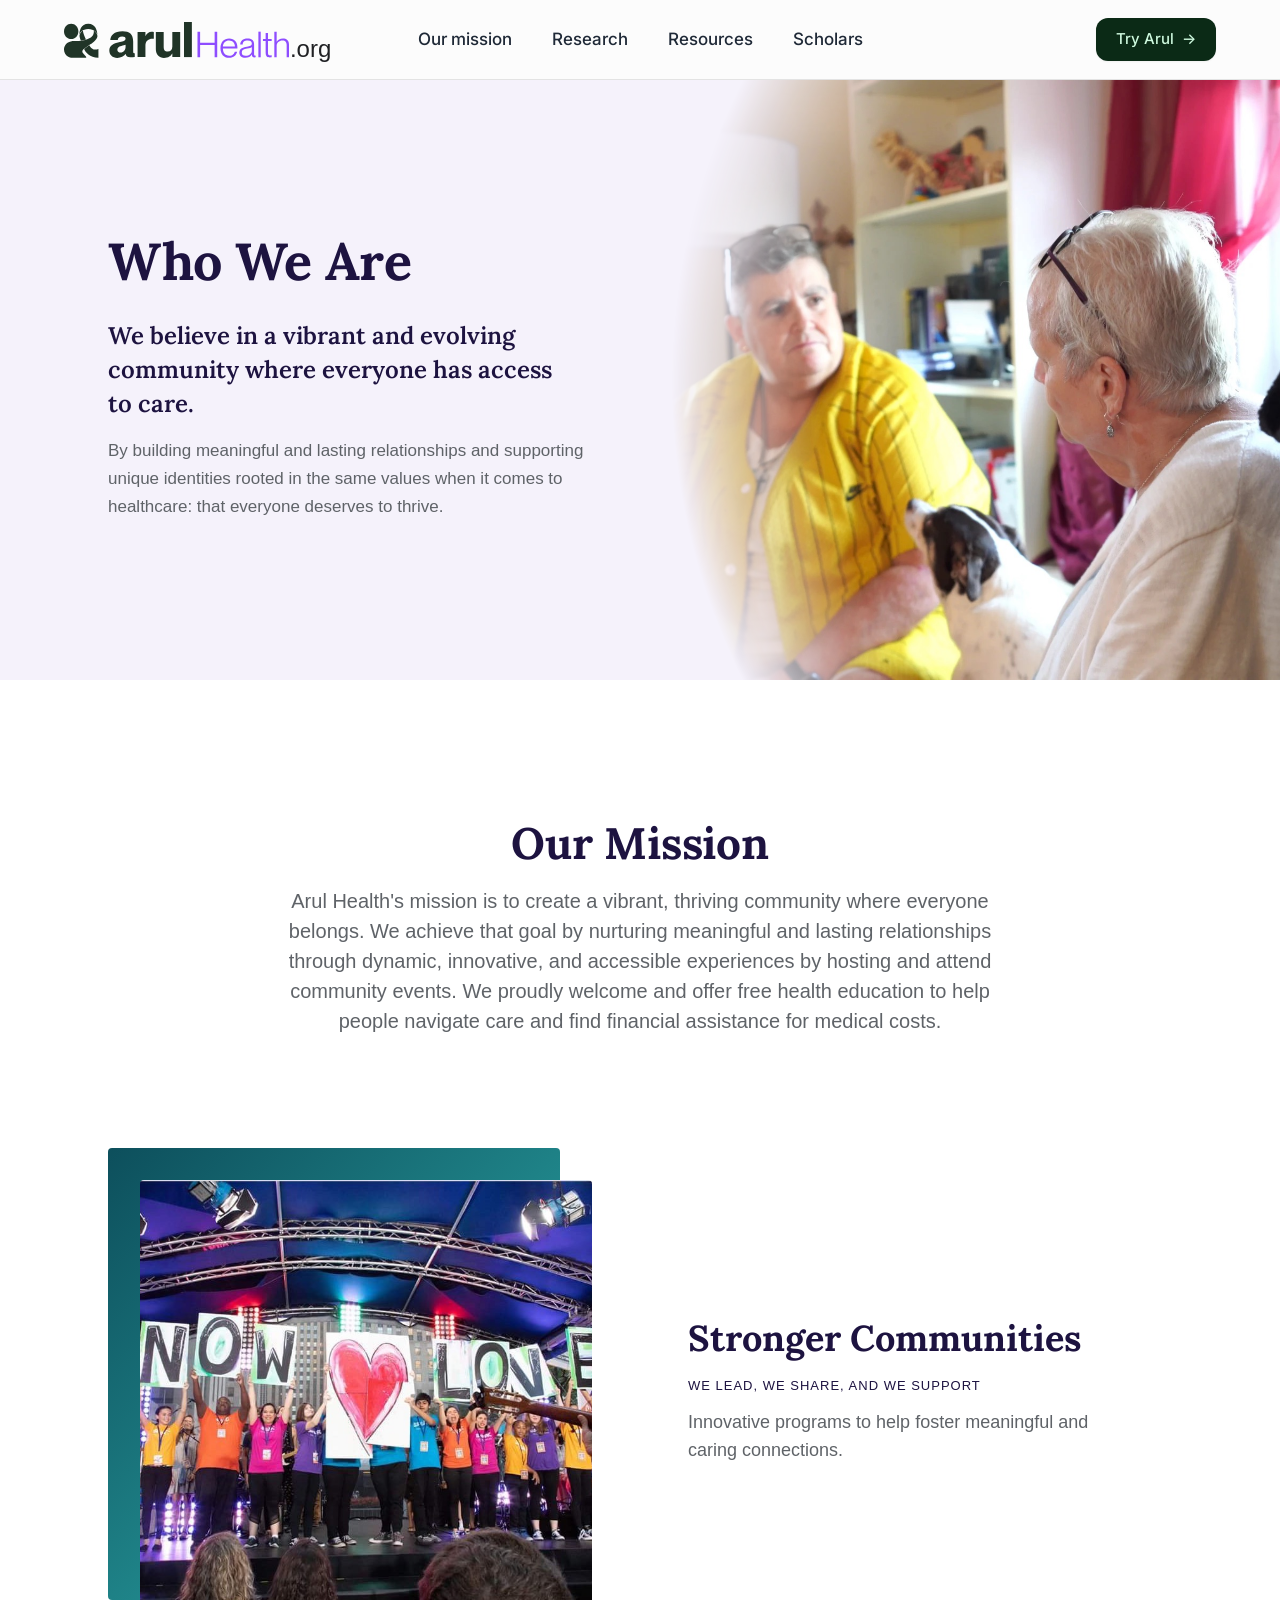
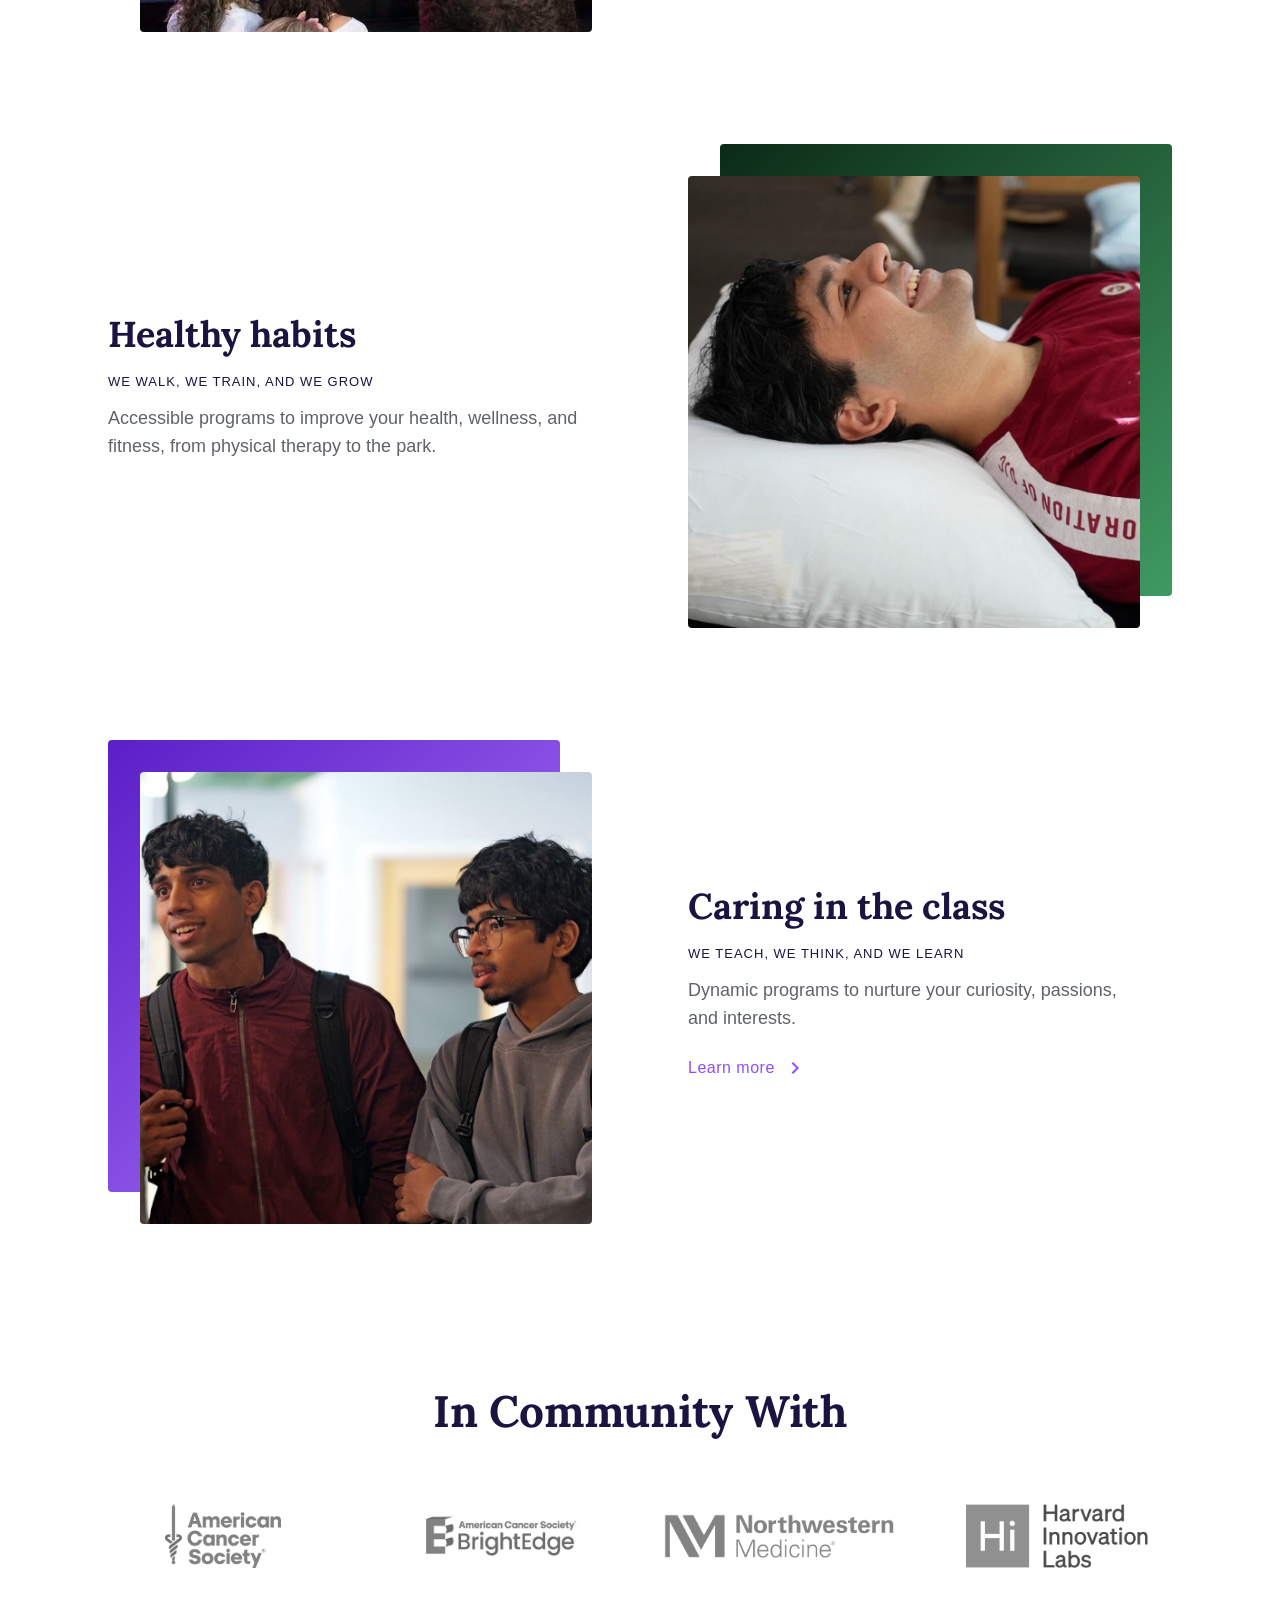
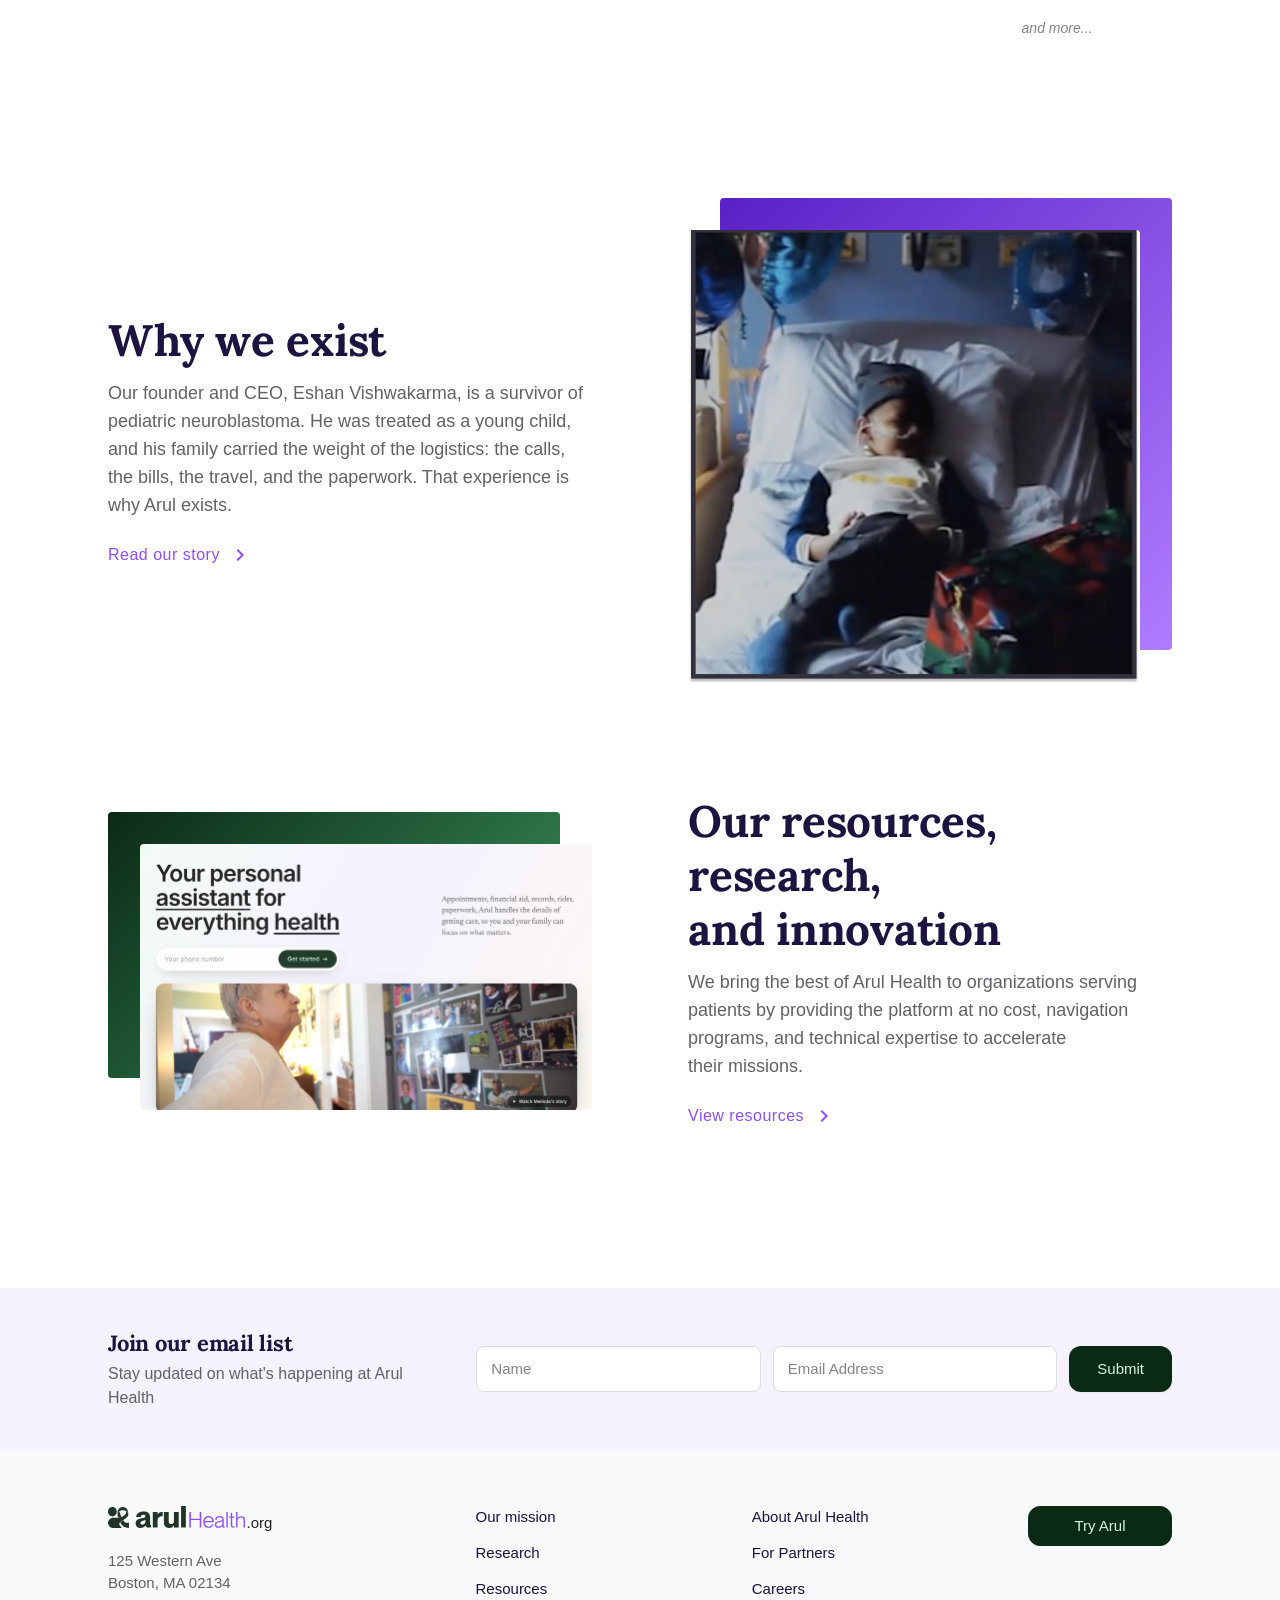
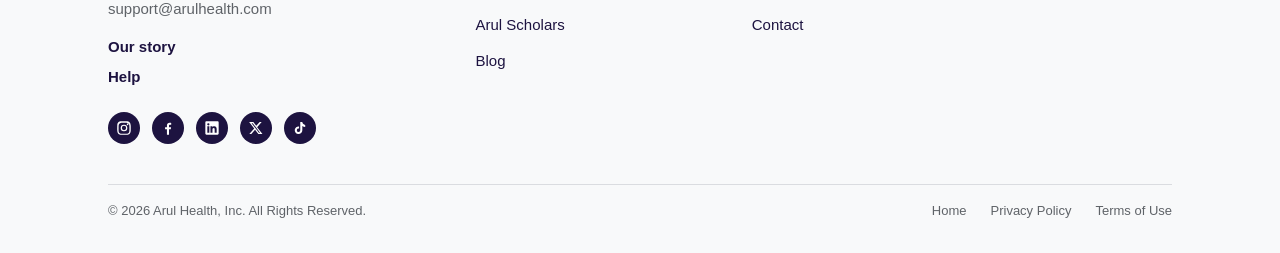
==== index.html @ 743d100c "Add Research tab: mosaic index and Paper 001 (The hidden work of being sick) - research/index.html: " ====
<!doctype html>
<html lang="en">
<head>
  <meta charset="utf-8">
  <meta name="viewport" content="width=device-width, initial-scale=1, viewport-fit=cover">
  <title>Arul Health.org: Arul Health's social impact</title>
  <meta name="description" content="Arul Health.org applies Arul Health's innovation, research, and resources to promote healthy habits and expand access to care for everyone, everywhere.">
  <meta property="og:title" content="Arul Health.org — Unlocking healthcare for everyone, everywhere">
  <meta property="og:description" content="Applying Arul Health's innovation, research, and resources to promote healthy habits and expand access for everyone.">
  <meta property="og:type" content="website">
  <meta property="og:url" content="https://arulhealth.org/">
  <meta name="theme-color" content="#ffffff">
  <link rel="icon" type="image/png" href="assets/favicon.png">
  <link rel="preconnect" href="https://fonts.googleapis.com">
  <link rel="preconnect" href="https://fonts.gstatic.com" crossorigin>
  <link rel="stylesheet" href="https://fonts.googleapis.com/css2?family=Google+Sans:wght@400;500&family=Google+Sans+Text:wght@400;500&family=Inter:wght@500&family=Lora:wght@600;700&display=swap">
  <link rel="stylesheet" href="styles.css?v=__ASSET_VERSION__">
</head>
<body>
  <a class="skip" href="#main">Jump to content</a>

  <!-- Header: same bar as arulhealth.com (80px, 64px side padding, 36px logo,
       Inter 17/500 links, "Try Arul →" button), with this site's menu items. -->
  <header class="site-header" data-header>
    <div class="header-inner">
      <a class="brand" href="/" aria-label="Arul Health.org home">
        <img src="assets/arul-logo.svg" alt="Arul Health" width="1281" height="205">
        <span class="brand-suffix">.org</span>
      </a>
      <nav class="site-nav" aria-label="Main navigation">
        <a href="#focus">Our mission</a>
        <a href="/research">Research</a>
        <a href="#resources">Resources</a>
        <a href="/scholars" target="_blank" rel="noopener">Scholars</a>
      </nav>
      <div class="header-actions">
        <a class="btn-try" href="https://arulhealth.com/get-started" target="_blank" rel="noopener"><span>Try Arul</span><span class="visually-hidden"> (opens in a new tab)</span><span class="btn-arrow" aria-hidden="true">→</span></a>
        <button class="menu-toggle" type="button" aria-expanded="false" aria-controls="mobile-nav" aria-label="Open menu">
          <span></span><span></span><span></span>
        </button>
      </div>
    </div>
    <nav class="mobile-nav" id="mobile-nav" aria-label="Main navigation (mobile)" hidden>
      <a href="#focus">Our mission</a>
      <a href="/research">Research</a>
      <a href="#resources">Resources</a>
      <a href="/scholars" target="_blank" rel="noopener">Scholars</a>
    </nav>
  </header>

  <main id="main">

    <!-- Hero: copy on the left, a photo on the right that fades into the
         tinted background (after bostonjcc.org/who-we-are). -->
    <section class="hero">
      <div class="hero-inner">
        <div class="hero-copy">
          <h1>Who We Are</h1>
          <p class="hero-lede">We believe in a vibrant and evolving community where everyone has access to care.</p>
          <p class="hero-body">By building meaningful and lasting relationships and supporting unique identities rooted in the same values when it comes to healthcare: that everyone deserves to thrive.</p>
        </div>
      </div>
      <div class="hero-media">
        <img src="assets/photos/home-visit.jpg" alt="A navigator sits with a patient and her small dog in the patient's living room" width="2000" height="1125">
      </div>
    </section>

    <!-- Our focus: alternating photo / copy rows, each photo on an offset color block -->
    <section class="focus" id="focus">
      <div class="wrap">
        <div class="section-head">
          <h2>Our Mission</h2>
          <p class="lede">Arul Health's mission is to create a vibrant, thriving community where everyone belongs. We achieve that goal by nurturing meaningful and lasting relationships through dynamic, innovative, and accessible experiences by hosting and attend community events. We proudly welcome and offer free health education to help people navigate care and find financial assistance for medical costs.</p>
        </div>

        <div class="feature-row">
          <div class="framed frame-teal">
            <img src="assets/photos/focus-stage.jpg" alt="" width="713" height="713" loading="lazy">
          </div>
          <div class="feature-copy">
            <h3>Stronger Communities</h3>
            <p class="tagline">We lead, we share, and we support</p>
            <p>Innovative programs to help foster meaningful and caring connections.</p>
          </div>
        </div>

        <div class="feature-row is-flipped">
          <div class="framed frame-green">
            <img src="assets/photos/focus-habits-pt.jpg" alt="" width="1000" height="1000" loading="lazy">
          </div>
          <div class="feature-copy">
            <h3>Healthy habits</h3>
            <p class="tagline">We walk, we train, and we grow</p>
            <p>Accessible programs to improve your health, wellness, and fitness, from physical therapy to the park.</p>
          </div>
        </div>

        <div class="feature-row">
          <a class="framed frame-violet" href="/scholars" target="_blank" rel="noopener" tabindex="-1" aria-hidden="true">
            <img src="assets/photos/focus-class.jpg" alt="" width="1000" height="1000" loading="lazy">
          </a>
          <div class="feature-copy">
            <h3>Caring in the class</h3>
            <p class="tagline">We teach, we think, and we learn</p>
            <p>Dynamic programs to nurture your curiosity, passions, and interests.</p>
            <a class="text-link" href="/scholars" target="_blank" rel="noopener">Learn more<span class="visually-hidden"> about Arul Scholars (opens in a new tab)</span><svg viewBox="0 0 24 24" aria-hidden="true"><path d="M10 6 8.59 7.41 13.17 12l-4.58 4.59L10 18l6-6z"/></svg></a>
          </div>
        </div>
      </div>
    </section>

    <!-- In Community With: partner logos -->
    <section class="values">
      <div class="wrap">
        <h2>In Community With</h2>
        <ul class="logo-row" aria-label="Partner organizations">
          <li><img src="assets/logos/american-cancer-society.png" alt="American Cancer Society" width="601" height="332" loading="lazy"></li>
          <li class="is-larger"><img src="assets/logos/acs-brightedge.png" alt="American Cancer Society BrightEdge" width="765" height="401" loading="lazy"></li>
          <li class="is-larger"><img src="assets/logos/northwestern-medicine.png" alt="Northwestern Medicine" width="1280" height="247" loading="lazy"></li>
          <li><img src="assets/logos/harvard-innovation-labs.png" alt="Harvard Innovation Labs" width="1920" height="678" loading="lazy"></li>
        </ul>
        <p class="logo-more"><span>and more...</span></p>
      </div>
    </section>

    <!-- Our story + resources: two more photo / copy rows -->
    <section class="story">
      <div class="wrap">
        <div class="feature-row is-flipped">
          <a class="framed frame-violet" href="#about" data-sheet="about" aria-haspopup="dialog" tabindex="-1" aria-hidden="true">
            <img src="assets/photos/founding-treatment.jpg" alt="" width="1196" height="1209" loading="lazy" style="object-position: 50% 45%">
          </a>
          <div class="feature-copy">
            <h2>Why we exist</h2>
            <p>Our founder and CEO, Eshan Vishwakarma, is a survivor of pediatric neuroblastoma. He was treated as a young child, and his family carried the weight of the logistics: the calls, the bills, the travel, and the paperwork. That experience is why Arul exists.</p>
            <a class="text-link" href="#about" data-sheet="about" aria-haspopup="dialog">Read our story<svg viewBox="0 0 24 24" aria-hidden="true"><path d="M10 6 8.59 7.41 13.17 12l-4.58 4.59L10 18l6-6z"/></svg></a>
          </div>
        </div>
      </div>
    </section>

    <section class="resources" id="resources">
      <div class="wrap">
        <div class="feature-row">
          <a class="framed frame-green is-wide" href="https://arulhealth.com/blog" target="_blank" rel="noopener" tabindex="-1" aria-hidden="true">
            <img src="assets/photos/arul-hero.jpg" alt="" width="1812" height="1066" loading="lazy" style="object-position: 0 50%">
          </a>
          <div class="feature-copy">
            <h2>Our resources, research, and innovation</h2>
            <p>We bring the best of Arul Health to organizations serving patients by providing the platform at no cost, navigation programs, and technical expertise to accelerate their missions.</p>
            <a class="text-link" href="https://arulhealth.com/blog" target="_blank" rel="noopener">View resources<span class="visually-hidden"> (opens in a new tab)</span><svg viewBox="0 0 24 24" aria-hidden="true"><path d="M10 6 8.59 7.41 13.17 12l-4.58 4.59L10 18l6-6z"/></svg></a>
          </div>
        </div>
      </div>
    </section>

    <!-- Join our email list: a tinted band above the footer. The form posts to the
         Arul orchestrator's newsletter endpoint (see README, "Email list"). -->
    <section class="signup" aria-labelledby="signup-title">
      <div class="wrap signup-inner">
        <div class="signup-copy">
          <h2 id="signup-title">Join our email list</h2>
          <p>Stay updated on what's happening at Arul Health</p>
        </div>
        <form class="signup-form" data-endpoint="https://api.arulhealth.com/newsletter/subscribe" novalidate>
          <label class="visually-hidden" for="signup-name">Name</label>
          <input id="signup-name" name="name" type="text" placeholder="Name" autocomplete="name" maxlength="120" required>
          <label class="visually-hidden" for="signup-email">Email address</label>
          <input id="signup-email" name="email" type="email" placeholder="Email Address" autocomplete="email" maxlength="254" required>
          <div class="visually-hidden" aria-hidden="true">
            <label for="signup-website">Leave this empty</label>
            <input id="signup-website" name="website" type="text" tabindex="-1" autocomplete="off">
          </div>
          <button class="btn-try" type="submit">Submit</button>
          <p class="signup-status" role="status" aria-live="polite"></p>
        </form>
      </div>
    </section>

  </main>

  <footer class="site-footer">
    <div class="footer-grid">
      <div class="footer-brand">
        <a class="brand brand-footer" href="/" aria-label="Arul Health.org home">
          <img src="assets/arul-logo.svg" alt="Arul Health" width="1281" height="205">
          <span class="brand-suffix">.org</span>
        </a>
        <p class="footer-address">125 Western Ave<br>Boston, MA 02134</p>
        <p><a href="mailto:support@arulhealth.com">support@arulhealth.com</a></p>
        <ul class="footer-strong">
          <li><a href="#about" data-sheet="about" aria-haspopup="dialog">Our story</a></li>
          <li><a href="#help" data-sheet="help" aria-haspopup="dialog">Help</a></li>
        </ul>
        <ul class="footer-social" aria-label="Arul Health on social media">
          <li><a href="https://www.instagram.com/arul.health/" target="_blank" rel="noopener" aria-label="Instagram"><svg viewBox="0 0 24 24" aria-hidden="true"><path d="M12 7a5 5 0 1 0 0 10 5 5 0 0 0 0-10zm0 8.2a3.2 3.2 0 1 1 0-6.4 3.2 3.2 0 0 1 0 6.4zM17.4 5.4a1.2 1.2 0 1 0 0 2.4 1.2 1.2 0 0 0 0-2.4zM21.9 7.7c-.1-1.6-.4-3-1.6-4.2S17.9 2 16.3 1.9C14.6 1.8 9.4 1.8 7.7 1.9 6.1 2 4.7 2.3 3.5 3.5S2 6.1 1.9 7.7c-.1 1.7-.1 6.9 0 8.6.1 1.6.4 3 1.6 4.2s2.6 1.5 4.2 1.6c1.7.1 6.9.1 8.6 0 1.6-.1 3-.4 4.2-1.6s1.5-2.6 1.6-4.2c.1-1.7.1-6.9 0-8.6zm-2.2 10.5c-.3.9-1 1.5-1.9 1.9-1.3.5-4.4.4-5.8.4s-4.5.1-5.8-.4c-.9-.3-1.5-1-1.9-1.9-.5-1.3-.4-4.4-.4-5.8s-.1-4.5.4-5.8c.3-.9 1-1.5 1.9-1.9 1.3-.5 4.4-.4 5.8-.4s4.5-.1 5.8.4c.9.3 1.5 1 1.9 1.9.5 1.3.4 4.4.4 5.8s.1 4.5-.4 5.8z"/></svg></a></li>
          <li><a href="https://www.facebook.com/people/Arul-Health/61583079227656/" target="_blank" rel="noopener" aria-label="Facebook"><svg viewBox="0 0 24 24" aria-hidden="true"><path d="M13.5 22v-8h2.7l.4-3.2h-3.1V8.8c0-.9.3-1.5 1.6-1.5h1.7V4.4c-.3 0-1.3-.1-2.4-.1-2.4 0-4 1.5-4 4.1v2.4H7.6V14h2.8v8h3.1z"/></svg></a></li>
          <li><a href="https://www.linkedin.com/company/arulhealth/" target="_blank" rel="noopener" aria-label="LinkedIn"><svg viewBox="0 0 24 24" aria-hidden="true"><path d="M20.4 2H3.6C2.7 2 2 2.7 2 3.6v16.8c0 .9.7 1.6 1.6 1.6h16.8c.9 0 1.6-.7 1.6-1.6V3.6c0-.9-.7-1.6-1.6-1.6zM8 19H5V9.5h3V19zM6.5 8.2a1.7 1.7 0 1 1 0-3.4 1.7 1.7 0 0 1 0 3.4zM19 19h-3v-4.6c0-1.1 0-2.5-1.5-2.5s-1.8 1.2-1.8 2.4V19h-3V9.5h2.9v1.3c.4-.8 1.4-1.5 2.8-1.5 3 0 3.6 2 3.6 4.6V19z"/></svg></a></li>
          <li><a href="https://x.com/ArulHealth" target="_blank" rel="noopener" aria-label="X"><svg viewBox="0 0 24 24" aria-hidden="true"><path d="M17.5 3h3l-6.8 7.8L21.7 21h-6.2l-4.9-6.4L5 21H2l7.3-8.3L1.7 3H8l4.4 5.8L17.5 3zm-1.1 16.2h1.7L7.1 4.7H5.3l11.1 14.5z"/></svg></a></li>
          <li><a href="https://www.tiktok.com/@arulhealth" target="_blank" rel="noopener" aria-label="TikTok"><svg viewBox="0 0 24 24" aria-hidden="true"><path d="M16.6 5.8A4.3 4.3 0 0 1 15.5 3h-3.1v12.4a2.6 2.6 0 1 1-1.8-2.5V9.7a5.7 5.7 0 1 0 4.9 5.7V9.1a7.3 7.3 0 0 0 4.3 1.4V7.4a4.3 4.3 0 0 1-3.2-1.6z"/></svg></a></li>
        </ul>
      </div>

      <ul class="footer-links">
        <li><a href="#focus">Our mission</a></li>
        <li><a href="/research">Research</a></li>
        <li><a href="#resources">Resources</a></li>
        <li><a href="/scholars" target="_blank" rel="noopener">Arul Scholars</a></li>
        <li><a href="https://arulhealth.com/blog" target="_blank" rel="noopener">Blog</a></li>
      </ul>

      <ul class="footer-links">
        <li><a href="https://arulhealth.com/about" target="_blank" rel="noopener">About Arul Health</a></li>
        <li><a href="https://arulhealth.com/for-partners" target="_blank" rel="noopener">For Partners</a></li>
        <li><a href="https://arulhealth.com/careers" target="_blank" rel="noopener">Careers</a></li>
        <li><a href="mailto:support@arulhealth.com">Contact</a></li>
      </ul>

      <div class="footer-actions">
        <a class="btn-footer btn-footer-solid" href="https://arulhealth.com/get-started" target="_blank" rel="noopener">Try Arul</a>
      </div>
    </div>

    <div class="footer-legal">
      <p>&copy; 2026 Arul Health, Inc. All Rights Reserved.</p>
      <ul>
        <li><a href="/">Home</a></li>
        <li><a href="https://arulhealth.com/legal?doc=privacy" target="_blank" rel="noopener">Privacy Policy</a></li>
        <li><a href="https://arulhealth.com/legal?doc=terms" target="_blank" rel="noopener">Terms of Use</a></li>
      </ul>
    </div>
  </footer>

  <!-- Articles. Each <template id="sheet-<id>"> opens in the bottom sheet when
       an element with data-sheet="<id>" is clicked (script.js), and at
       /#<id>. Template order is the "Up next" reading order; data-next on the
       <article> overrides it. Written from the Arul Health knowledge vault,
       2026-10-22, as a record of work done (past tense, impact first). Project Life is
       named with its agreement; other partners, pharmaceutical sponsors and
       investors are not named. -->

  <template id="sheet-clinical-trials">
    <article>
      <header class="article-head">
        <p class="eyebrow">Clinical trials</p>
        <h2>Matching patients to trials they were eligible for</h2>
        <p class="article-dek">Trials can open doors to new treatment. The hard part was rarely the science. It was the search, the screening, the paperwork, and the travel. That was the part we took on.</p>
        <p class="article-meta">4 min read</p>
      </header>
      <figure class="article-media"><img src="assets/photos/trials.jpg" alt="A researcher reviews results on a monitor in a clinical research lab" width="640" height="429"></figure>
      <div class="article-body">
        <p>When we interviewed patients, many had never heard about a trial that fit them. Others heard too late, after a treatment decision had been made. Some found a trial and then stopped, because the screening visits were far away or the forms were too much. Every one of those was a logistics problem, not a medical one.</p>

        <h3>What we built</h3>
        <ol class="steps">
          <li><strong>Records in one place first.</strong> Trial teams cannot screen anyone without a complete, current record. Our <a href="#medical-records" data-sheet="medical-records">records connections</a> gathered scan reports, labs, and treatment history so the patient did not have to.</li>
          <li><strong>A plain-language shortlist.</strong> Our agents searched the public registry, ClinicalTrials.gov, for studies that matched the patient's condition and location, and wrote up the main eligibility rules for each one in everyday words.</li>
          <li><strong>Questions for the oncologist.</strong> The shortlist went to the patient as something to bring to their doctor. The care team decided whether a trial was right; we never did.</li>
          <li><strong>The logistics after a yes.</strong> When a patient went ahead, we contacted the trial team, booked screening visits, and arranged <a href="#rides-and-lodging" data-sheet="rides-and-lodging">rides and lodging</a> near the study site.</li>
        </ol>

        <h3>Where this mattered most</h3>
        <p>People living with <a href="#metastatic-breast-cancer" data-sheet="metastatic-breast-cancer">metastatic breast cancer</a> told us they looked at trials at every change of treatment, which can mean several searches a year. Our work with their community shaped the trial workflow more than any other group did: the shortlist had to be short, current, and tied to the records the patient already had with us.</p>
        <div class="callout is-quiet">
          <p class="callout-title">What we did not do</p>
          <p>Arul did not give medical advice and did not enroll anyone in a study. Only a trial team can confirm eligibility, and only a patient and their doctor can decide to join.</p>
        </div>
      </div>
    </article>
  </template>

  <template id="sheet-rides-and-lodging">
    <article>
      <header class="article-head">
        <p class="eyebrow">Rides &amp; lodging</p>
        <h2>Getting patients to treatment, and a place to stay near it</h2>
        <p class="article-dek">A missed ride can mean a missed treatment. Transportation was one of the top three tasks patients told us they wanted help with. Much of the help already existed. It was just hard to book.</p>
        <p class="article-meta">4 min read</p>
      </header>
      <figure class="article-media"><img src="assets/photos/rides.jpg" alt="A driver hands a rolling suitcase to a smiling couple at the open trunk of a van" width="1208" height="805"></figure>
      <div class="article-body">
        <p>Treatment for a serious illness often meant weekly visits, some of them hours away at a specialty center. Patients who did not drive, who lived in rural areas, or who felt too sick to drive home after treatment depended on family, friends, or luck.</p>

        <h3>The help that was already there</h3>
        <p>Most of the patients we worked with had ride benefits they did not know about: free non-emergency medical transportation through state Medicaid programs, rides included in some Medicare Advantage plans, gas cards and parking passes held by hospital social workers, and nonprofit travel grants. Treatment centers often had free or discounted lodging nearby that filled quickly. The gap was never the benefit. It was knowing it existed and booking it two business days ahead while sick.</p>

        <h3>What we built</h3>
        <ol class="steps">
          <li><strong>A benefits check.</strong> From the patient's insurance, our agents worked out which ride benefits were theirs, with the number to call and how far ahead to book.</li>
          <li><strong>The booking itself.</strong> We arranged the ride for each visit and confirmed it the day before.</li>
          <li><strong>Trip planning.</strong> The night before a visit, the patient got a text with the address, the best entrance, where to park, and what to bring. This started as a request from our metastatic breast cancer beta group in summer 2026 and became part of every visit.</li>
          <li><strong>Lodging and travel grants.</strong> For treatment away from home, we found lodging programs and applied for travel grants, which often came from the same programs that helped with <a href="#financial-aid" data-sheet="financial-aid">bills</a>.</li>
          <li><strong>Changes handled.</strong> When an appointment moved, the ride moved with it.</li>
        </ol>
      </div>
    </article>
  </template>

  <template id="sheet-financial-aid">
    <article>
      <header class="article-head">
        <p class="eyebrow">Financial aid</p>
        <h2>The aid families were already eligible for, found and filed</h2>
        <p class="article-dek">There is more financial help for people with a serious illness than most families are told about. It is spread across hundreds of programs, each with its own form, rules, and deadline. We made that our first job.</p>
        <p class="article-meta">5 min read</p>
      </header>
      <figure class="article-media"><img src="assets/photos/financial-aid.jpg" alt="A stack of envelopes and a tax form on a wooden desk beside a coffee mug" width="1000" height="1000"></figure>
      <div class="article-body">
        <p>In a 2026 survey of 400 U.S. adults managing chronic conditions, bills and insurance were both the task people hated most and the task they most wanted help with. In our own interviews, patients and caregivers said the same thing: they knew help existed somewhere, but had no time or energy left to find it. That is why financial aid became the first thing Arul did for a new patient.</p>

        <h3>Where the money came from</h3>
        <ul>
          <li><strong>Hospitals.</strong> Nonprofit hospitals must have a written financial assistance policy. Many covered families with incomes several times the poverty line, and most of the families we helped had never been told to apply.</li>
          <li><strong>Drug makers.</strong> Patient assistance programs gave medicines at no cost or at a lower cost.</li>
          <li><strong>Copay foundations.</strong> Independent nonprofits paid copays and premiums for specific conditions. Their funds opened and closed through the year, often for only days.</li>
          <li><strong>Disease nonprofits.</strong> Small grants for rent, utilities, food, rides, and child care.</li>
          <li><strong>Public benefits.</strong> Programs like SNAP look at this month's income, so a family that lost work after a diagnosis often qualified now even if it had not last year.</li>
        </ul>

        <h3>What we built</h3>
        <ol class="steps">
          <li><strong>A plan, biggest help first.</strong> Our agents matched each patient's situation to the programs they qualified for and ranked them by value. Each one showed what could be done that day: apply now, mark the date, join a wait list, or book a benefit that was already theirs.</li>
          <li><strong>Documents gathered once.</strong> One set of papers (ID, bills, proof of income, a letter from the doctor) served every application, instead of being collected ten times.</li>
          <li><strong>Applications written and filed.</strong> We created the accounts, filled in the forms, and wrote the application in the patient's own words. The patient saw and approved every one before it was sent in their name.</li>
          <li><strong>Deadlines watched.</strong> We told patients before a fund opened and tracked each application until there was an answer.</li>
        </ol>
        <p>We shared what we learned publicly too. Our guides to patient assistance programs and to getting financial help for cancer treatment are on the <a href="https://arulhealth.com/blog" target="_blank" rel="noopener">Arul Health blog</a>.</p>
        <p class="article-fine">This is general information, not legal or financial advice. Program rules, limits, and open dates change often, and no program guarantees approval.</p>
      </div>
    </article>
  </template>

  <template id="sheet-denials-and-appeals">
    <article>
      <header class="article-head">
        <p class="eyebrow">Denials &amp; appeals</p>
        <h2>When insurance said no, we helped patients answer</h2>
        <p class="article-dek">A denied claim or prior authorization is a decision a patient can challenge. The rules are strict and the deadlines are real, but a clear, complete appeal can change the result. We took the paperwork off the patient.</p>
        <p class="article-meta">5 min read</p>
      </header>
      <figure class="article-media"><img src="assets/photos/appeals.jpg" alt="A smiling woman reads a message on her phone at a garden table with a laptop" width="800" height="1199" style="object-position: 50% 30%"></figure>
      <div class="article-body">
        <p>Patients told us that being on hold with an insurance company was one of the worst parts of being sick. Denial letters arrived at the worst moments, written in language that was hard to read, with deadlines that were easy to miss. Most of the denials we saw came down to a missing prior authorization, a coding error, a "not medically necessary" judgment, an out-of-network provider, or records the plan never received.</p>

        <h3>What we built</h3>
        <ol class="steps">
          <li><strong>The denial, explained.</strong> Our agents read the denial letter and the Explanation of Benefits and told the patient, in plain words, what the plan said and what it needed.</li>
          <li><strong>The evidence, gathered.</strong> We pulled the supporting records through the patient's connected portals and asked the care team for a letter of medical necessity.</li>
          <li><strong>The appeal, drafted.</strong> We prepared the appeal and the representative form, including the Appointment of Representative form Medicare plans accept, for the patient to review and sign.</li>
          <li><strong>Sent the way plans accept.</strong> Most plans take appeals only by fax, mail, or their own portal. In October 2026 we shipped a fax tool that let the patient edit the letter written in their name, sign it, and have it sent and tracked, with proof of delivery kept. The same tool answered the hundred or so insurer forms that had to be filled and faxed by hand.</li>
          <li><strong>Followed up until decided.</strong> We tracked every deadline, including the right to a fast review when waiting could cause harm, and started external review when a plan said no twice.</li>
        </ol>
        <div class="callout is-quiet">
          <p class="callout-title">Accounts stayed the patient's</p>
          <p>We acted as the patient's named representative, with signed permission. We never logged in to a patient's personal email to send messages as them.</p>
        </div>
        <p class="article-fine">This is general information, not legal advice. Deadlines and rules depend on the plan and state.</p>
      </div>
    </article>
  </template>

  <template id="sheet-pediatric-cancer">
    <article>
      <header class="article-head">
        <p class="eyebrow">Pediatric cancer families</p>
        <h2>Supporting families through a child's cancer</h2>
        <p class="article-dek">Arul began with a pediatric cancer story. In 2026 it came full circle: we partnered with a national neuroblastoma family foundation to put its Parent Handbook in every family's pocket and to navigate for the families it serves.</p>
        <p class="article-meta">5 min read</p>
      </header>
      <figure class="article-media"><img src="assets/photos/pediatric.jpg" alt="A smiling girl sits up in a hospital bed between her doctor and her mother" width="1000" height="1000" style="object-position: 50% 35%"></figure>
      <div class="article-body">
        <p>Our founder, Eshan Vishwakarma, had neuroblastoma as a young child and was treated at a large cancer center far from home. He was the patient. His family did the navigating: the calls, the bills, the travel, the long nights of trying to understand what came next. Years later, after interviewing more than 3,000 patients and caregivers, he heard the same story again and again. Parents of a child with cancer take on a second full-time job overnight.</p>

        <h3>Our partnership with a neuroblastoma foundation</h3>
        <p>A <strong>national nonprofit for neuroblastoma families</strong> has supported them for decades, and its Parent Handbook is the resource many are handed at diagnosis. In 2026, the foundation became Arul's first contracted referral partner. Families it serves can be referred to Arul for navigation at no cost to them or to the foundation.</p>
        <p>Alongside that, the foundation asked us to do something for the handbook itself. Over the summer we scoped the work with its leadership and counsel, and in September 2026 the foundation secured grant funding for it. What we committed to build:</p>
        <ul>
          <li><strong>The Parent Handbook, digitized.</strong> The foundation's existing handbook moved from a printed book to a modern web resource that families can read on a phone in a hospital room, search, and come back to.</li>
          <li><strong>Chapters updated and reviewed.</strong> New and revised chapters go through the foundation's review panel of physicians, a nurse, and parents before they publish. The foundation owns what the handbook says; Arul built the system that stores, searches, and publishes it.</li>
          <li><strong>A new foundation website</strong> built around the handbook, so the first thing a frightened parent finds is the guide written for them.</li>
        </ul>
        <p>We also worked with the foundation's survivorship program, led by a clinical social worker, on what long-term follow-up looks like for childhood cancer survivors who need a treatment summary to carry into adult care.</p>

        <h3>What navigation did for these families</h3>
        <ul>
          <li>One calendar for every appointment across hospitals, with night-before and morning-of details sent to everyone who needed them.</li>
          <li>Visit recordings, with permission, turned into plain-language summaries for the parent who stayed home.</li>
          <li><a href="#financial-aid" data-sheet="financial-aid">Financial aid</a> found and filed, including help with rent, food, and travel.</li>
          <li><a href="#denials-and-appeals" data-sheet="denials-and-appeals">Denied claims and prior authorizations</a> handled.</li>
          <li>Family and Medical Leave Act and school paperwork prepared for the parent to review.</li>
          <li><a href="#medical-records" data-sheet="medical-records">Records</a> collected from every hospital, including the treatment summary survivors need later.</li>
        </ul>
        <p>For a child with cancer, the caregiver is the main user. Everything we built for these families started from that.</p>
      </div>
    </article>
  </template>

  <template id="sheet-metastatic-breast-cancer">
    <article>
      <header class="article-head">
        <p class="eyebrow">Metastatic breast cancer</p>
        <h2>Hazel: care navigation built with Project Life</h2>
        <p class="article-dek">Metastatic breast cancer is treated for as long as it is controlled, often for years. The logistics never stop. In 2026 we built and launched a navigator for that reality with Project Life, a patient-led MBC nonprofit, and its members named it Hazel.</p>
        <p class="article-meta">5 min read</p>
      </header>
      <figure class="article-media"><img src="assets/photos/mbc.jpg" alt="Two women in headscarves walk arm in arm down a tree-lined park path" width="1280" height="853"></figure>
      <div class="article-body">
        <p>MBC is breast cancer that has spread to other parts of the body. Most people stay on treatment, have scans every few months, and change treatment when a scan shows growth. Each scan brings a wait. Each change can bring a new prior authorization, a new copay, new side effects, and often a new look at clinical trials. Many people live full lives for years with this pattern, and all of them carry its paperwork.</p>

        <h3>How Hazel came to be</h3>
        <p><strong>Project Life</strong> is a metastatic breast cancer community run by people who live with MBC themselves, more than 2,000 members strong. In June 2026 we agreed to build together. Rather than ship a generic product, we started with focus groups drawn from the community to learn which parts of care wore people down most.</p>
        <ul>
          <li><strong>Summer 2026: the beta.</strong> Project Life opened applications for a small test group and received a record number. Members were selected at random and a wait list formed. Three group onboarding sessions ran in July. Beta members connected their hospital portals, recorded appointments, and tested trip planning for treatment days.</li>
          <li><strong>July 2026: every portal.</strong> One beta member's cancer center did not use the portal most hospitals do. Her case drove us to extend our <a href="#medical-records" data-sheet="medical-records">records connections</a> to every hospital portal, which then became standard for every Arul patient.</li>
          <li><strong>October 5, 2026: Hazel launched.</strong> Beta members received their own version of the platform carrying Project Life's name and logo, with Arul's team behind it. A member wrote back the same day that she could not wait to link her portal data so Hazel could keep track of "a very cumbersome part of my current reality."</li>
          <li><strong>October 13, 2026: open to the community.</strong> Project Life announced Hazel to its members, and the first patients and caregivers signed up within hours of the email. A navigator from our team called each one to introduce herself as part of Project Life Hazel.</li>
        </ul>

        <h3>What Hazel did for people with MBC</h3>
        <ul>
          <li><strong>Kept track of the cycle.</strong> Scans, labs, infusions, and follow-ups in one calendar, with reminders the night before and the morning of.</li>
          <li><strong>Explained results and messages.</strong> Portal messages and visit notes turned into plain language, so members could bring better questions to their oncologist.</li>
          <li><strong>Handled costs that did not end.</strong> <a href="#financial-aid" data-sheet="financial-aid">Financial aid</a> and copay help found, applied for, and renewed when it ran out.</li>
          <li><strong>Fought denials</strong> on new treatments through <a href="#denials-and-appeals" data-sheet="denials-and-appeals">prior authorization and appeal</a>.</li>
          <li><strong>Supported trial searches</strong> at each change of treatment, with a shortlist of <a href="#clinical-trials" data-sheet="clinical-trials">clinical trials</a> to ask about.</li>
        </ul>
        <p>Hazel is the first example of something we now offer any patient community: the full Arul platform under the community's own name, at no cost to the nonprofit, with our people in the loop. A "Meet Hazel" community webinar for Project Life members followed the launch.</p>
        <div class="callout is-quiet">
          <p class="callout-title">The care team led</p>
          <p>Hazel never gave medical advice. It handled the logistics so that members' time with their oncologists, and with the people they love, could be about what mattered.</p>
        </div>
      </div>
    </article>
  </template>

  <template id="sheet-peer-navigators">
    <article>
      <header class="article-head">
        <p class="eyebrow">Peer navigators</p>
        <h2>Connecting patients with people who have been there</h2>
        <p class="article-dek">Software can book an appointment. It cannot tell you how it felt to walk into a first treatment. We built Arul so that the people in the loop had time to listen, and we are building a way for patients to find fellow survivors who walked the same path.</p>
        <p class="article-meta">4 min read</p>
      </header>
      <figure class="article-media"><img src="assets/photos/peer-navigators.jpg" alt="Two adults talk over coffee at a community center table" width="640" height="640" style="object-position: 50% 40%"></figure>
      <div class="article-body">
        <p>When we interviewed patients and caregivers, trust came up again and again. People trusted a person who had stood where they stood. They also told us the hardest moments were often not medical. They were lonely, confusing, and tiring.</p>

        <h3>What we did first: gave people back their time</h3>
        <p>Frontline staff who support patients told us they spent most of their day on logistics: phone calls, forms, scheduling. Very little was left for listening. So we built Arul the other way around. AI agents did the logistics, and a small human team stayed in the loop for the moments that needed a person.</p>
        <ul>
          <li>Any patient could ask for a person at any time, by text, and the request went to a named navigator on our team.</li>
          <li>When the software was not sure about a task, it handed the task to a person instead of guessing.</li>
          <li>Every new patient got a welcome call from a real navigator. For Project Life members, that call came from Project Life Hazel.</li>
          <li>Our navigators could see, with the patient's permission, where every task stood, so the conversation could be about the patient and not about paperwork.</li>
        </ul>

        <h3>Coming soon: the research feature</h3>
        <p>The next step is to connect patients directly with fellow survivors and caregivers. Because Arul already holds a patient's history with their consent, it can find people whose journey looks like theirs: the same diagnosis, a similar treatment path, the same decisions ahead. Our upcoming research feature uses that to:</p>
        <ul>
          <li>Show a patient what people in similar situations needed next, so nothing is a surprise.</li>
          <li>Introduce a patient, when they want it, to a survivor or caregiver who has been through the same thing and has chosen to help.</li>
          <li>Let survivors give back by sharing what they learned, on their own terms, without ever becoming medical advisors.</li>
        </ul>
        <p>We also began conversations in 2026 with established peer-support organizations about warm handoffs, so that a patient who wants a trained mentor can get one.</p>

        <h3>Want to help?</h3>
        <p>If you are a survivor or a caregiver and you want to support others, we want to hear from you. Write to <a href="mailto:support@arulhealth.com?subject=Peer%20navigator">support@arulhealth.com</a> and tell us your story.</p>
        <div class="callout is-quiet">
          <p class="callout-title">In a crisis</p>
          <p>Peer support is not an emergency service. If you are in danger, call 911. For emotional crisis support, call or text 988 to reach the 988 Suicide &amp; Crisis Lifeline.</p>
        </div>
      </div>
    </article>
  </template>

  <template id="sheet-medical-records">
    <article>
      <header class="article-head">
        <p class="eyebrow">Medical records</p>
        <h2>Agentic connections: records from every portal, with consent</h2>
        <p class="article-dek">Most patients with a serious illness see many providers, and each keeps its records in its own portal. Few of those portals offer a way for software to connect. Arul pioneered a different approach: agents that sign in the way the patient would, with the patient's permission, and bring everything into one place.</p>
        <p class="article-meta">5 min read</p>
      </header>
      <figure class="article-media"><img src="assets/photos/records.jpg" alt="A smiling nurse in scrubs pulls a file from shelves of color-coded medical records" width="1228" height="819"></figure>
      <div class="article-body">
        <p>A second opinion needs records. So does a clinical trial, a disability claim, an appeal, and every new specialist. Yet records sat in different portals with different logins, or in paper files that could only be sent by fax. Patients told us about whole afternoons spent finding a fax machine for a single form.</p>

        <h3>The problem with waiting for an API</h3>
        <p>The usual answer in health technology is an integration: a formal data connection a hospital or insurer agrees to turn on. Those exist for a few large systems, cost money, and have to be enabled one institution at a time. Most hospital portals, nearly all insurance portals, and every small practice have nothing of the kind. A patient whose care spans four portals could wait years for that to change.</p>

        <h3>What we built instead</h3>
        <ol class="steps">
          <li><strong>Agents that use the patient's own access.</strong> With the patient's consent, our agents signed in to the patient's portal as a trusted helper would, and pulled appointments, medicines, lab results, messages, and bills into one view. The patient's right of access to their own records made this possible without waiting on anyone.</li>
          <li><strong>Every hospital portal, not just one.</strong> We started in mid-2026 with the portal most large hospitals use. A metastatic breast cancer patient in our beta was treated at a center that used a different one. By late July 2026 our connections worked with any hospital's portal, and that became standard for every patient.</li>
          <li><strong>A confirm step, always.</strong> Before connecting, the agent showed the patient which portal it had found and asked them to confirm it. Arul never guessed which portal was theirs.</li>
          <li><strong>Insurance portals too.</strong> The same approach let agents look up in-network providers and benefits inside the patient's insurer portal, where no integration existed.</li>
          <li><strong>Paper and fax, for everything else.</strong> For providers with no portal at all, we built a HIPAA right-of-access request the patient signed, and in October 2026 shipped fax sending and receiving, so a records request or an insurer form could go out and the reply could be filed automatically.</li>
        </ol>

        <h3>Safe and secure by design</h3>
        <ul>
          <li>Connections were made only after the patient's explicit consent, and the patient could disconnect any account at any time.</li>
          <li>Credentials were handled by the system, never seen by our staff, and never used for anything the patient had not asked for.</li>
          <li>Anything sent in the patient's name, a records request or a letter, was shown to the patient first.</li>
          <li>When a pull was partial or a sign-in failed, the agent said so plainly rather than guessing.</li>
        </ul>
        <p>Once a patient's records were in one place, everything else got easier: a question like "when was my last scan?" was answered from the record, a new result or moved appointment triggered a text, and a specialist, trial team, or appeal got the records they needed without the patient becoming a courier.</p>
      </div>
    </article>
  </template>

  <template id="sheet-access-to-care">
    <article>
      <header class="article-head">
        <p class="eyebrow">Our mission</p>
        <h2>Access to Care</h2>
        <p class="article-dek">The care a person is entitled to is often blocked by logistics: an appointment that was never booked, a form that was never filed, a ride that did not come. We set out to remove those blocks, one task at a time.</p>
        <p class="article-meta">4 min read</p>
      </header>
      <figure class="article-media"><img src="assets/photos/focus-access.jpg" alt="The glass entrance of a community hospital with people walking in" width="776" height="1040" style="object-position: 50% 45%"></figure>
      <div class="article-body">
        <p>Before we built anything, we interviewed more than 3,000 patients and caregivers. Information was not the problem. People had pamphlets, websites, and portals. What they did not have was someone to do the work.</p>

        <h3>The hidden work of being sick</h3>
        <p>A 2026 survey of 400 U.S. adults managing chronic conditions put numbers on what we had heard:</p>
        <ul>
          <li>People spent about <strong>6 hours a month</strong> on the administration of their care.</li>
          <li><strong>45%</strong> said problems navigating care had wasted their time or money.</li>
          <li><strong>43%</strong> said they felt lost in the healthcare system.</li>
          <li>Given 100 points to divide, they gave the most (<strong>39.9</strong>) to "someone taking action on my behalf," more than to records or education.</li>
        </ul>
        <p>The people with the most to manage, those with three or more conditions, valued action even more.</p>

        <h3>What we built: an action engine, not a portal</h3>
        <p>Arul did the task instead of explaining how to do it. Patients told us what they needed by text, in their own words. AI agents and our team made the calls, filled the forms, and followed up until it was done. Patients approved anything sent in their name.</p>
        <ul>
          <li><a href="#financial-aid" data-sheet="financial-aid">Financial aid</a>: programs found and applications filed.</li>
          <li><a href="#denials-and-appeals" data-sheet="denials-and-appeals">Denials and appeals</a>: a no from the plan, challenged.</li>
          <li><a href="#medical-records" data-sheet="medical-records">Records</a>: every portal connected into one place.</li>
          <li><a href="#rides-and-lodging" data-sheet="rides-and-lodging">Rides and lodging</a>: getting to treatment and staying near it.</li>
          <li><a href="#clinical-trials" data-sheet="clinical-trials">Clinical trials</a>: studies shortlisted to ask a doctor about.</li>
          <li>Appointments booked, moved, and prepared for.</li>
        </ul>

        <h3>Where we started</h3>
        <p>We built for the hardest journeys first: <a href="#pediatric-cancer" data-sheet="pediatric-cancer">children with cancer</a> and <a href="#metastatic-breast-cancer" data-sheet="metastatic-breast-cancer">people living with metastatic breast cancer</a>, through the nonprofits that serve them. The gap is widest for the people with the fewest resources: older adults, rural families, and people managing more than one serious condition. If the platform could carry those journeys, it could carry anyone's.</p>
      </div>
    </article>
  </template>

  <template id="sheet-healthy-habits">
    <article>
      <header class="article-head">
        <p class="eyebrow">Our mission</p>
        <h2>Healthy Habits</h2>
        <p class="article-dek">Good care depends on follow-through: the refill, the next appointment, the question you meant to ask. We made it happen in the place people already were, their text messages.</p>
        <p class="article-meta">3 min read</p>
      </header>
      <figure class="article-media"><img src="assets/photos/focus-habits.jpg" alt="An older adult checks a text message while cooking in a sunlit kitchen" width="776" height="1040" style="object-position: 50% 40%"></figure>
      <div class="article-body">
        <p>Many health tools asked people to download a new app, make a new password, and remember to open it. Most people did not. A patient in treatment had enough to remember. So Arul worked through text, iMessage, and WhatsApp, plus a simple web page that opened on any phone or computer. People wrote to us the way they wrote to a friend.</p>

        <h3>The right message at the right time</h3>
        <p>Patients often need to hear about a service five to seven times before it registers. That is not a failure of the patient. It is what happens when people are tired, scared, and busy. We learned that the answer was not more pamphlets. It was the right message, at the right moment, with the work already done.</p>

        <h3>What a week looked like</h3>
        <ul>
          <li><strong>The night before a visit:</strong> the time, the address, where to park, and what to bring.</li>
          <li><strong>The morning of:</strong> a short reminder, and a ride if one was needed.</li>
          <li><strong>During the visit:</strong> with permission, the patient could record the conversation.</li>
          <li><strong>After the visit:</strong> a plain-language summary and next steps, sent to the patient and, if they wanted, to family.</li>
          <li><strong>Between visits:</strong> a note when a result came in, a refill was due, or a bill needed attention.</li>
        </ul>

        <h3>Small wins added up</h3>
        <p>Trust grew from small wins: a bill that got fixed, an appointment that got moved, an aid application that was approved. Each one made the next request easier. Over time, follow-through stopped being a burden and became routine. We found our way here by listening to beta members who told us, bluntly, that the first version asked too much of them and did too little. They were right, and we changed it.</p>
        <p class="article-fine">Arul is not a medical service and does not give medical advice.</p>
      </div>
    </article>
  </template>

  <template id="sheet-stronger-communities">
    <article>
      <header class="article-head">
        <p class="eyebrow">Our mission</p>
        <h2>Stronger Communities</h2>
        <p class="article-dek">The organizations that serve patients every day know their communities best. We gave them our platform at no cost, under their own name when they wanted it, and put our people behind it.</p>
        <p class="article-meta">4 min read</p>
      </header>
      <figure class="article-media"><img src="assets/photos/article-hospital.jpg" alt="A smiling girl sits up in a hospital bed between her doctor and her mother" width="1200" height="800"></figure>
      <div class="article-body">
        <p>Only about 10 to 15% of eligible oncology patients ever reach the support programs that exist for them. The programs are there. The staff who connect patients to them do not have enough hours. We set out to give those organizations a navigator that did the work for every person they referred.</p>

        <h3>What the partnership model looked like</h3>
        <ul>
          <li><strong>Free for the nonprofit.</strong> Patient-serving nonprofits and clinics got a simple portal to refer patients and members, and to see how their support was going, at no cost for as long as they referred.</li>
          <li><strong>Their name, our team.</strong> Communities could offer the platform under their own brand. <a href="#metastatic-breast-cancer" data-sheet="metastatic-breast-cancer">Project Life's Hazel</a> was the first: members saw Project Life's name and logo, and a navigator from our team called each new member as part of Project Life Hazel.</li>
          <li><strong>Their content, kept theirs.</strong> With a <a href="#pediatric-cancer" data-sheet="pediatric-cancer">neuroblastoma family foundation</a>, we built the technology around the foundation's own Parent Handbook rather than replacing it. Its medical reviewers decided what it said.</li>
          <li><strong>Health systems</strong> could offer Arul to patients directly, so staff time went back to the conversations that needed a person.</li>
        </ul>

        <h3>Who we worked with in 2026</h3>
        <ul>
          <li><strong>A national neuroblastoma family foundation</strong>: referral partnership, the digital Parent Handbook, and a new website.</li>
          <li><strong>Project Life</strong>: Hazel, a navigator for people living with metastatic breast cancer, from focus groups in June to a community launch in October.</li>
          <li>Conversations with national patient-advocacy groups, peer-support organizations, and a large academic health system about bringing navigation to their patients.</li>
        </ul>

        <h3>The next generation</h3>
        <p>Through <a href="/scholars" target="_blank" rel="noopener">Arul Scholars</a>, high school and college students started chapters that bring better healthcare access to their campuses and towns. They earn service hours, learn how the healthcare system works, and help patients in their own communities.</p>

        <h3>Work with us</h3>
        <p>If your organization serves patients and caregivers and you want to offer Arul, write to us. We will set up a short call to learn about your community.</p>
        <p><a class="btn-solid" href="mailto:support@arulhealth.com?subject=Partner%20with%20Arul%20Health">Partner with us <span aria-hidden="true">→</span></a></p>
      </div>
    </article>
  </template>

  <template id="sheet-about">
    <article>
      <header class="article-head">
        <p class="eyebrow">About Arul Health</p>
        <h2>Changing how families face a diagnosis</h2>
        <p class="article-dek">Arul Health began with a four-year-old's cancer diagnosis and two parents who became his full-time navigators. This is the story of why we exist, and what we are building so that no family has to carry a diagnosis alone.</p>
        <p class="article-meta">4 min read</p>
      </header>
      <figure class="article-media"><img src="assets/photos/founding-treatment.jpg" alt="Arul's founder as a young child, resting in a hospital bed during cancer treatment, with balloons above him" width="1196" height="1209" style="object-position: 50% 45%"></figure>
      <div class="article-body">
        <h3>Overnight, a family becomes a logistics operation</h3>
        <p>A diagnosis arrives, and everything changes at once. Someone has to find the right specialist, get on the phone with insurance, schedule the scans, chase the prior authorizations, and sort out the bills. And someone still has to find a way to sit with the person who is sick. Almost no one is trained for this. Almost everyone is left to figure it out alone.</p>
        <p>Our founder and CEO, Eshan Vishwakarma, knows this because it happened to his family. He was diagnosed with cancer at four years old. His parents became his full-time navigators, fighting the disease and the insurance company at the same time. They managed the paperwork, coordinated every appointment, and learned a system that was never built for them to understand. They were relentless, and they were lucky to be able to do it. Not every family has that privilege.</p>

        <h3>&ldquo;I thought I was the only one&rdquo;</h3>
        <p>Before building anything, we went looking for other families. We surveyed roughly 3,000 patients and caregivers, and the answer came back the same way, over and over: <em>I thought I was the only one.</em></p>
        <p>They were not. The hours on hold, the dead ends, the feeling of carrying it alone are not personal failures. They are what happens when a system hands families a full-time job and no training.</p>

        <h3>A privilege most families never get</h3>
        <p>There is a kind of help that has quietly existed for years. Patients treated at the top academic medical centers often get a trained navigator: someone who handles the calls, the scheduling, and the insurance, and who advocates for the patient as if they were family. The problem is who that reaches.</p>
        <p>Roughly 85 percent of people facing a serious illness are treated in community settings, with no structured navigation at all. The 15 percent or so treated at major academic centers get it built in. The help that changes everything has been reserved for the few.</p>

        <h3>That is why we started Arul Health</h3>
        <p>Arul matches families managing a serious diagnosis with a navigator who acts as an extension of the family. Navigators are experienced, trained people who take on the non-clinical work that takes over a patient's life: finding the right providers, scheduling and preparing for appointments, navigating insurance and community benefits, applying for Medicaid and financial aid, sorting out transportation, chasing prior authorizations, and keeping medications on track.</p>
        <p>We started on one principle. If it is not good enough for our own families, it is not good enough for yours.</p>

        <h3>In a world of AI, we protect the human part</h3>
        <p>Behind every navigator is Arul's technology, an operating system built specifically for care navigation. We want people focused on what they do best and what patients need most: trust and human connection. The platform takes on the administrative weight, including task management, documentation, time on hold, and the dozens of small steps that would otherwise pull a navigator away from the family.</p>
        <p>It also gives every navigator a second brain. It surfaces the right next step, draws on a vetted resource database, and generates a care plan grounded in each family's situation. As we grow, we layer in AI supervision and coaching so that quality holds at scale.</p>
        <p>The future of healthcare is not more information. It is coordinated action, for everyone.</p>

        <h3>The challenge ahead</h3>
        <p>There are not enough trained navigators, and every family that gets a hard diagnosis deserves one. That is the gap we are built to close. By expanding who can deliver expert navigation and giving them the tools to do it well, we can offer the kind of support that used to be reserved for the few to anyone who needs it.</p>
        <p>In Eshan's words: &ldquo;We are building this so that no family has to go through what mine did alone, and so that the help my parents fought for becomes something every family can count on.&rdquo;</p>
        <p>Arul, by the way, means <em>to give grace</em>.</p>

        <h3>About this site</h3>
        <p>Arul Health.org is the home of our social-impact work: the platform we gave at no cost to organizations that serve patients, our peer navigation work, and <a href="/scholars" target="_blank" rel="noopener">Arul Scholars</a>. To use Arul yourself, visit <a href="https://arulhealth.com" target="_blank" rel="noopener">arulhealth.com</a>. Arul Health is based in Boston, Massachusetts.</p>
      </div>
    </article>
  </template>

  <template id="sheet-get-started">
    <article data-next="help">
      <header class="article-head">
        <p class="eyebrow">Try Arul</p>
        <h2>Get help with the logistics of your care</h2>
        <p class="article-dek">Appointments, bills, records, financial aid, rides: Arul does the work, and you stay in control. Here is how people got started.</p>
        <p class="article-meta">2 min read</p>
      </header>
      <figure class="article-media"><img src="assets/photos/arul-hero.jpg" alt="The Arul Health home page: Your personal assistant for everything health" width="1812" height="1066" style="object-position: 0 50%"></figure>
      <div class="article-body">
        <h3>How it works</h3>
        <ol class="steps">
          <li><strong>Tell us what you need.</strong> Write it the way you would say it: "Find help paying my hospital bill," "Get my scans to the new doctor," "My mom needs a ride to chemo on Tuesday."</li>
          <li><strong>We find the path and do the work.</strong> Our AI agents make the calls, fill the forms, and follow up. You approve anything sent in your name.</li>
          <li><strong>A real person is there when you want one.</strong> Ask for a person at any time, and our team takes over.</li>
        </ol>

        <h3>Who it is for</h3>
        <p>Arul is for patients managing cancer and other serious or chronic conditions, and for the family members who care for them. A caregiver can sign up to help a parent, a partner, or a child. If a community like Project Life referred you, use the link or code they gave you so your navigator knows who sent you.</p>

        <h3>Get started</h3>
        <p>Sign up at <a href="https://arulhealth.com/get-started" target="_blank" rel="noopener">arulhealth.com/get-started</a>, or write to us with your name, the best way to reach you, and what you need help with first. Please do not send detailed medical information by email.</p>
        <p><a class="btn-solid" href="https://arulhealth.com/get-started" target="_blank" rel="noopener">Get started at arulhealth.com <span aria-hidden="true">→</span></a></p>
        <p class="article-fine">Arul is not a medical provider and does not give medical advice. In an emergency, call 911.</p>
      </div>
    </article>
  </template>

  <template id="sheet-help">
    <article data-next="about">
      <header class="article-head">
        <p class="eyebrow">Help</p>
        <h2>How can we help?</h2>
        <p class="article-dek">Questions about Arul, your account, or a task we are working on for you? Here is how to reach us, and where to go for urgent help.</p>
        <p class="article-meta">2 min read</p>
      </header>
      <div class="article-body">
        <h3>Contact us</h3>
        <p>Email <a href="mailto:support@arulhealth.com">support@arulhealth.com</a>. If you already use Arul, you can also reply to us by text at any time and ask for a person.</p>
        <p>To help us answer quickly, include your name and the phone number on your account. Please do not send detailed medical information by email.</p>

        <div class="callout">
          <p class="callout-title">Need urgent help?</p>
          <ul>
            <li>For a medical emergency, call <strong>911</strong>.</li>
            <li>For emotional crisis support, call or text <strong>988</strong> (988 Suicide &amp; Crisis Lifeline).</li>
            <li>For free cancer information from the National Cancer Institute, call <strong class="nowrap">1-800-4-CANCER</strong> <span class="nowrap">(1-800-422-6237)</span>.</li>
          </ul>
        </div>

        <h3>Common questions</h3>
        <p><strong>Is Arul a doctor or a medical provider?</strong><br>No. Arul handles the logistics of care. We do not diagnose, treat, or give medical advice. Your care team leads every medical decision.</p>
        <p><strong>Does Arul send things in my name?</strong><br>Only with your approval. We show you an application, form, or message before it is sent for you.</p>
        <p><strong>Can a family member use Arul for me?</strong><br>Yes. Many of the people we help are caregivers. We ask for the patient's permission where the law or a provider requires it.</p>
        <p><strong>Can I disconnect an account or stop using Arul?</strong><br>Yes, at any time. Write to us and we will help.</p>
        <p><strong>I use Hazel through Project Life. Is that Arul?</strong><br>Yes. Hazel is Arul's platform offered under Project Life's name, with Arul's team behind it. The same support address applies.</p>
        <p><strong>I run a nonprofit or clinic. Can we offer Arul?</strong><br>Yes, at no cost. See <a href="#stronger-communities" data-sheet="stronger-communities">Stronger Communities</a> or write to us.</p>
        <p><strong>I am a student. How do I start a chapter?</strong><br>Visit <a href="/scholars" target="_blank" rel="noopener">Arul Scholars</a>.</p>
      </div>
    </article>
  </template>

  <script src="script.js?v=__ASSET_VERSION__" defer></script>
</body>
</html>
---- styles.css ----
/* arulhealth.org — header, footer and article sheets follow google.org's
   homepage grid (64px header, 108px side margins, 1296 content, #f8f9fa
   footer). The home page sections follow bostonjcc.org/who-we-are: a split
   hero with the photo fading into a tint, alternating photo / copy rows with
   an offset color block behind each photo, a four-up values row, and serif
   (Lora) headings over a sans body. Accent is the violet from the Arul
   wordmark. */

:root {
  --bg: #ffffff;
  --bg-footer: #f8f9fa;
  --bg-tint: #f5f2fb;
  --heading: #1d1340;
  --ink: #202124;
  --ink-2: #5f6368;
  --ink-3: #80868b;
  --rule: #dadce0;

  --accent: #8e4dff;          /* "Health" in the Arul wordmark */
  --accent-hover: #6b2bd9;
  --accent-soft: #f1ebff;     /* google.org's #e8f0fe equivalent */

  --font-display: "Google Sans", "Google Sans Text", Arial, Helvetica, sans-serif;
  --font-text: "Google Sans Text", "Google Sans", Arial, Helvetica, sans-serif;
  --font-serif: "Lora", Georgia, "Times New Roman", serif;

  --content: 1296px;
  --margin: 108px;
  --gutter-l: max(24px, env(safe-area-inset-left, 0px));
  --gutter-r: max(24px, env(safe-area-inset-right, 0px));

  --card: 302.4px;
  --card-gap: 75.6px;
}

*, *::before, *::after { box-sizing: border-box; }

html { scroll-behavior: smooth; -webkit-text-size-adjust: 100%; }
@media (prefers-reduced-motion: reduce) {
  html { scroll-behavior: auto; }
  *, *::before, *::after { transition: none !important; animation: none !important; }
}

body {
  margin: 0;
  background: var(--bg);
  color: var(--ink);
  font-family: var(--font-text);
  font-size: 16px;
  line-height: 24px;
  -webkit-font-smoothing: antialiased;
  overflow-x: hidden;
}

img { max-width: 100%; height: auto; display: block; }
ul { list-style: none; margin: 0; padding: 0; }
h1, h2, h3, h4, p { margin: 0; font-weight: 400; }
a { color: inherit; text-decoration: none; }
section[id] { scroll-margin-top: 96px; }
a:focus-visible, button:focus-visible { outline: 2px solid var(--accent); outline-offset: 2px; border-radius: 4px; }

/* 1296px content column with 108px margins at the capture width; the margins
   shrink proportionally and never go below the gutter. */
.wrap {
  max-width: var(--content);
  margin-inline: auto;
  padding-left: var(--gutter-l);
  padding-right: var(--gutter-r);
}
@media (min-width: 1100px) {
  .wrap { padding-left: max(var(--margin), var(--gutter-l)); padding-right: max(var(--margin), var(--gutter-r)); max-width: calc(var(--content) + 2 * var(--margin)); }
}

.skip {
  position: absolute; left: 12px; top: -60px;
  background: var(--ink); color: #fff; padding: 12px 16px; border-radius: 4px; z-index: 100;
}
.skip:focus { top: 12px; }

/* ---------- Type ---------- */
h1, h2, h3 { font-family: var(--font-serif); font-weight: 700; color: var(--heading); text-wrap: balance; }
h1 { font-size: 60px; line-height: 72px; letter-spacing: -0.5px; }
h2 { font-size: 44px; line-height: 54px; letter-spacing: -0.25px; }
h3 { font-size: 28px; line-height: 36px; }
.lede { font-size: 20px; line-height: 30px; text-wrap: pretty; }
.eyebrow { font-size: 10px; line-height: 16px; letter-spacing: 0.5px; text-transform: uppercase; color: var(--ink-3); }

.text-link {
  display: inline-flex; align-items: center; gap: 8px;
  color: var(--accent); font-size: 16px; line-height: 24px; letter-spacing: 0.5px;
}
.text-link svg { width: 24px; height: 24px; fill: currentColor; flex-shrink: 0; }
.text-link svg.sm { width: 18px; height: 18px; }
.text-link:hover { color: var(--accent-hover); text-decoration: underline; text-underline-offset: 3px; }

@media (max-width: 760px) {
  h1 { font-size: 36px; line-height: 44px; letter-spacing: -0.25px; }
  h2 { font-size: 32px; line-height: 40px; letter-spacing: -0.25px; }
  h3 { font-size: 24px; line-height: 32px; }
  .lede { font-size: 18px; line-height: 28px; }
}

/* ---------- Header: copied from arulhealth.com ----------
   80px bar (79 + 1px rule), 64px side padding, 36px logo, Inter 17/500 links
   40px apart, translucent #fcfcfc with a 20px backdrop blur, and the
   "Try Arul →" button (#0B2A16 on #CFFADF, 12px radius, 10x20 padding). */
.site-header {
  position: sticky; top: env(safe-area-inset-top, 0px); z-index: 50;
  background: rgba(252, 252, 252, 0.85);
  -webkit-backdrop-filter: blur(20px); backdrop-filter: blur(20px);
  border-bottom: 1px solid rgba(17, 17, 17, 0.1);
  font-family: "Inter", ui-sans-serif, system-ui, sans-serif;
}
.header-inner {
  position: relative;
  display: flex; align-items: center; justify-content: space-between;
  height: 79px;
  padding-left: max(64px, env(safe-area-inset-left, 0px));
  padding-right: max(64px, env(safe-area-inset-right, 0px));
}
.brand { display: inline-flex; align-items: flex-end; gap: 1px; flex-shrink: 0; }
.brand img { width: auto; height: 36px; }
/* The wordmark's text baseline sits at y=200 of the SVG's 205 units; the
   ".org" (Google Sans 500, asc/desc ~0.94em/0.29em) is pulled down so both
   baselines meet: (size - asc + desc)/2 - 36*5/205. */
.brand-suffix { font-family: var(--font-display); font-weight: 500; font-size: 24px; line-height: 1; color: var(--ink); margin-bottom: -3px; }

/* Centered on the bar itself (space-between would offset it by the
   difference between the logo and button widths). */
.site-nav { display: flex; align-items: center; gap: 40px; position: absolute; left: 50%; transform: translateX(-50%); }
.site-nav a {
  font-size: 17px; line-height: 1.5; font-weight: 500; color: #1f2937;
  white-space: nowrap; transition: color .2s;
}
.site-nav a:hover { color: #000; }

.header-actions { display: flex; align-items: center; gap: 24px; flex-shrink: 0; }
.btn-try {
  display: inline-flex; align-items: center; gap: 8px; white-space: nowrap;
  background: #0b2a16; color: #cffadf;
  border-radius: 12px; padding: 10px 20px;
  font-size: 15px; line-height: 1.5; font-weight: 500;
  box-shadow: 0 1px 2px 0 rgba(0, 0, 0, 0.05);
  transition: background-color .2s;
}
.btn-try:hover { background: #06180c; }
.btn-arrow { display: inline-block; transition: transform .2s; }
.btn-try:hover .btn-arrow { transform: translateX(2px); }

.menu-toggle {
  display: none;
  width: 44px; height: 44px; border: 0; background: transparent; cursor: pointer; border-radius: 8px;
  flex-direction: column; justify-content: center; align-items: center; gap: 5px;
}
.menu-toggle span { width: 20px; height: 2px; background: #1f2937; border-radius: 1px; transition: transform .2s, opacity .2s; }
.menu-toggle[aria-expanded="true"] span:nth-child(1) { transform: translateY(7px) rotate(45deg); }
.menu-toggle[aria-expanded="true"] span:nth-child(2) { opacity: 0; }
.menu-toggle[aria-expanded="true"] span:nth-child(3) { transform: translateY(-7px) rotate(-45deg); }

.mobile-nav {
  display: flex; flex-direction: column;
  padding-left: var(--gutter-l); padding-right: var(--gutter-r); padding-block: 8px 16px;
  border-top: 1px solid rgba(17, 17, 17, 0.1);
  font-family: "Inter", ui-sans-serif, system-ui, sans-serif;
}
.mobile-nav a { padding: 12px 0; font-size: 17px; line-height: 1.5; font-weight: 500; color: #1f2937; }
[hidden] { display: none !important; }

/* With five links the centered nav would run into the logo between 1024px
   and 1279px, so let it sit in the flex flow there instead. */
@media (max-width: 1279px) and (min-width: 1024px) {
  .site-nav { position: static; transform: none; gap: 24px; }
}
/* arulhealth.com switches to its compact bar below 1024px: 26px logo, 20px
   padding, 44px-tall button with 16px side padding, nav behind a menu button. */
@media (max-width: 1023px) {
  .header-inner { padding-left: max(20px, env(safe-area-inset-left, 0px)); padding-right: max(20px, env(safe-area-inset-right, 0px)); }
  .brand img { height: 26px; }
  .brand-suffix { font-size: 20px; margin-bottom: -3px; }
  .site-nav { display: none; }
  .header-actions { gap: 10px; }
  .btn-try { min-height: 44px; padding: 12px 16px; font-size: 14px; gap: 6px; }
  .menu-toggle { display: flex; }
}
/* Narrow phones: the ".org" suffix adds ~40px arulhealth.com's bar doesn't
   carry, so trim the logo, button padding and menu button to fit 375px. */
@media (max-width: 420px) {
  .brand img { height: 24px; }
  .brand-suffix { font-size: 18px; margin-bottom: -3px; }
  .header-actions { gap: 6px; }
  .btn-try { padding: 12px 14px; }
  .menu-toggle { width: 36px; }
}

/* ---------- Hero: copy left, photo right fading into the tint ---------- */
.hero { position: relative; background: var(--bg-tint); overflow: hidden; }
.hero-inner {
  position: relative; z-index: 1;
  max-width: calc(var(--content) + 2 * var(--margin)); margin-inline: auto;
  padding: 112px max(var(--margin), var(--gutter-r)) 120px max(var(--margin), var(--gutter-l));
  min-height: 600px; display: flex; align-items: center;
}
.hero-copy { max-width: 520px; }
.hero-copy h1 { font-size: 52px; line-height: 60px; }
.hero-lede { margin-top: 28px; font-family: var(--font-serif); font-weight: 600; font-size: 24px; line-height: 34px; color: var(--heading); text-wrap: pretty; }
.hero-body { margin-top: 16px; font-size: 17px; line-height: 28px; color: var(--ink-2); text-wrap: pretty; }
.hero-media { position: absolute; top: 0; right: 0; bottom: 0; width: 58%; }
.hero-media img {
  width: 100%; height: 100%; object-fit: cover; object-position: 40% 50%;
  -webkit-mask-image: radial-gradient(ellipse 100% 130% at 100% 50%, #000 62%, transparent 82%);
  mask-image: radial-gradient(ellipse 100% 130% at 100% 50%, #000 62%, transparent 82%);
}
@media (max-width: 1100px) { .hero-inner { padding-left: var(--gutter-l); padding-right: var(--gutter-r); } }
@media (max-width: 900px) {
  .hero-inner { min-height: 0; padding-top: 48px; padding-bottom: 32px; }
  .hero-copy { max-width: none; }
  .hero-copy h1 { font-size: 38px; line-height: 46px; }
  .hero-lede { font-size: 20px; line-height: 30px; margin-top: 20px; }
  .hero-media { position: relative; width: 100%; aspect-ratio: 16 / 10; }
  .hero-media img { -webkit-mask-image: linear-gradient(to bottom, transparent 0, #000 28%); mask-image: linear-gradient(to bottom, transparent 0, #000 28%); }
}

/* ---------- Section heads ---------- */
.section-head { display: grid; gap: 16px; text-align: center; max-width: 760px; margin-inline: auto; }
.section-head .lede { color: var(--ink-2); }

/* ---------- Photo / copy rows: each photo sits on a color block offset up and
   out, and the rows alternate sides ---------- */
.focus { padding-top: 136px; }
.feature-row {
  display: grid; grid-template-columns: minmax(0, 1fr) minmax(0, 1fr); gap: 96px; align-items: center;
  margin-top: 112px;
}
.feature-row.is-flipped .framed { order: 2; }
.framed { position: relative; display: block; margin: 32px 0 0 32px; }
.framed::before {
  content: ""; position: absolute; inset: -32px 32px 32px -32px; border-radius: 4px;
  background: var(--frame, var(--accent));
}
.feature-row.is-flipped .framed { margin: 32px 32px 0 0; }
.feature-row.is-flipped .framed::before { inset: -32px -32px 32px 32px; }
.framed img { position: relative; width: 100%; aspect-ratio: 1 / 1; object-fit: cover; border-radius: 4px; transition: transform .5s cubic-bezier(.2, .8, .2, 1); }
.framed.is-wide img { aspect-ratio: 1812 / 1066; }
.framed:hover img { transform: translateY(-4px); }
.frame-violet { --frame: linear-gradient(135deg, #5b1fc7, #b07cff); }
.frame-green { --frame: linear-gradient(135deg, #0b2a16, #3f9a62); }
.frame-teal { --frame: linear-gradient(135deg, #0d4f5c, #2fb3b0); }
.feature-copy { max-width: 480px; }
.feature-copy h3 { font-size: 36px; line-height: 44px; }
.tagline { margin-top: 16px; font-size: 13px; line-height: 20px; font-weight: 500; letter-spacing: 1px; text-transform: uppercase; color: var(--heading); }
.feature-copy p:not(.tagline) { margin-top: 12px; font-size: 18px; line-height: 28px; color: var(--ink-2); text-wrap: pretty; }
.feature-copy h2 + p { margin-top: 20px; }
.feature-copy .text-link { margin-top: 24px; }
@media (max-width: 900px) {
  .focus { padding-top: 80px; }
  .feature-row { grid-template-columns: 1fr; gap: 40px; margin-top: 64px; }
  .feature-row.is-flipped .framed { order: 0; margin: 20px 0 0 20px; }
  .framed { margin: 20px 0 0 20px; max-width: 520px; }
  .framed::before, .feature-row.is-flipped .framed::before { inset: -20px 20px 20px -20px; }
  .feature-copy h3 { font-size: 30px; line-height: 38px; }
}

/* ---------- What we believe ---------- */
.values { padding-top: 160px; }
.values h2 { text-align: center; }
@media (max-width: 900px) { .values { padding-top: 96px; } }
/* Partner logos: grayscale, equal height, centered in four columns */
.logo-row { display: grid; grid-template-columns: repeat(4, minmax(0, 1fr)); gap: 48px; align-items: center; margin-top: 56px; }
.logo-row li { display: flex; justify-content: center; }
.logo-row img { width: 100%; max-width: 220px; height: 64px; object-fit: contain; filter: grayscale(1); opacity: .7; transition: opacity .2s, filter .2s; }
.logo-row li:hover img { filter: none; opacity: 1; }
.logo-row .is-larger img { max-width: 280px; height: 84px; }
/* "and more..." sits below the row, centered under the last column */
.logo-more { display: grid; grid-template-columns: repeat(4, minmax(0, 1fr)); gap: 48px; margin-top: 40px; font-size: 14px; line-height: 20px; color: var(--ink-3); font-style: italic; }
.logo-more span { grid-column: 4; text-align: center; }
@media (max-width: 1000px) { .logo-row { grid-template-columns: repeat(2, minmax(0, 1fr)); gap: 40px; margin-top: 64px; } .logo-more { grid-template-columns: repeat(2, minmax(0, 1fr)); gap: 40px; margin-top: 32px; } .logo-more span { grid-column: 2; } }
@media (max-width: 560px) { .logo-row { gap: 28px; margin-top: 40px; } .logo-row img { height: 48px; } .logo-row .is-larger img { height: 60px; } }

/* ---------- Our story + resources ---------- */
.story { padding-top: 48px; }
.resources { padding-bottom: 160px; }

/* ---------- Join our email list ---------- */
.signup { background: var(--bg-tint); }
.signup-inner { display: flex; align-items: center; justify-content: space-between; gap: 32px 48px; flex-wrap: wrap; padding-top: 40px; padding-bottom: 40px; }
.signup-copy h2 { font-size: 22px; line-height: 30px; }
.signup-copy p { margin-top: 4px; color: var(--ink-2); max-width: 36ch; }
.signup-form { display: flex; flex-wrap: wrap; gap: 12px; flex: 1 1 520px; justify-content: flex-end; }
.signup-form input {
  flex: 1 1 180px; min-width: 0; min-height: 44px; padding: 10px 14px;
  font: inherit; font-size: 15px; color: var(--ink);
  background: var(--bg); border: 1px solid var(--rule); border-radius: 8px;
}
.signup-form input::placeholder { color: var(--ink-3); }
.signup-form input:focus { outline: 2px solid var(--accent); outline-offset: 1px; border-color: var(--accent); }
.signup-form .btn-try { min-height: 44px; padding: 10px 28px; }
.signup-form .btn-try:disabled { opacity: 0.6; cursor: progress; }
.signup-status { flex-basis: 100%; text-align: right; font-size: 15px; color: var(--ink-2); }
.signup-status:empty { display: none; }
.signup-status.is-error { color: #b3261e; }
@media (max-width: 760px) {
  .signup-status { text-align: left; }
  .signup-inner { padding-top: 32px; padding-bottom: 32px; }
  .signup-form { flex-basis: 100%; }
  .signup-form input, .signup-form .btn-try { flex-basis: 100%; }
}
@media (max-width: 900px) { .story { padding-top: 32px; } .resources { padding-bottom: 96px; } }

/* ---------- Footer (#f8f9fa, 108px margins, 3 columns / 40px gap) ---------- */
.site-footer {
  background: var(--bg-footer);
  padding-left: var(--gutter-l); padding-right: var(--gutter-r);
}
@media (min-width: 1100px) {
  .site-footer { padding-left: max(var(--margin), var(--gutter-l)); padding-right: max(var(--margin), var(--gutter-r)); }
}
.footer-grid {
  max-width: var(--content); margin-inline: auto;
  display: grid; grid-template-columns: minmax(0, 1.4fr) minmax(0, 1fr) minmax(0, 1fr) auto;
  gap: 40px 48px; padding: 56px 0 40px;
  font-size: 15px; line-height: 22px;
}
.brand-footer img { height: 22px; }
.brand-footer .brand-suffix { font-size: 15px; margin-bottom: -2px; }
.footer-brand p { margin-top: 16px; color: var(--ink-2); }
.footer-brand p + p { margin-top: 4px; }
.footer-brand a:hover { text-decoration: underline; text-underline-offset: 3px; }
.footer-strong { margin-top: 16px; display: grid; gap: 8px; font-weight: 600; color: var(--heading); }
.footer-social { margin-top: 24px; display: flex; gap: 12px; }
.footer-social a { display: inline-flex; width: 32px; height: 32px; border-radius: 50%; background: var(--heading); color: #fff; align-items: center; justify-content: center; transition: background-color .2s; }
.footer-social a:hover { background: var(--accent); }
.footer-social svg { width: 16px; height: 16px; fill: currentColor; }
.footer-links { display: grid; gap: 14px; align-content: start; color: var(--heading); }
.footer-links a:hover { text-decoration: underline; text-underline-offset: 3px; }
.footer-actions { display: grid; gap: 12px; align-content: start; min-width: 144px; }
.btn-footer { display: inline-flex; align-items: center; justify-content: center; min-height: 40px; padding: 8px 20px; border-radius: 12px; font-size: 15px; font-weight: 500; border: 1.5px solid #0b2a16; transition: background-color .2s, color .2s; }
.btn-footer-solid { background: #0b2a16; color: #cffadf; }
.btn-footer-solid:hover { background: #06180c; border-color: #06180c; }
.footer-legal {
  max-width: var(--content); margin-inline: auto;
  display: flex; flex-wrap: wrap; justify-content: space-between; gap: 8px 32px;
  padding: 16px 0 32px; border-top: 1px solid var(--rule);
  font-size: 13px; line-height: 20px; color: var(--ink-2);
}
.footer-legal ul { display: flex; flex-wrap: wrap; gap: 8px 24px; }
.footer-legal a:hover { text-decoration: underline; text-underline-offset: 3px; }
@media (max-width: 1000px) {
  .footer-grid { grid-template-columns: minmax(0, 1fr) minmax(0, 1fr); }
  .footer-brand { grid-column: 1 / -1; }
  .footer-actions { grid-column: 1 / -1; grid-auto-flow: column; justify-content: start; }
}
@media (max-width: 560px) {
  .footer-grid { grid-template-columns: 1fr; gap: 32px; padding-top: 40px; }
  .footer-actions { grid-auto-flow: row; }
  .btn-footer { width: 100%; }
}

/* ---------- Article sheets ----------
   Every card, focus area and footer item opens a bottom sheet (script.js).
   The sheet is a native <dialog> (focus trap, Esc, top layer) that fills the
   viewport; inside it a scrim fades in and the sheet slides up from the
   bottom edge to cover ~90% of the screen. It closes with the X button, Esc,
   a click on the scrim, a swipe down on the grab bar, or the Back button. */
[data-sheet] { cursor: pointer; }
html.sheet-open, html.sheet-open body { overflow: hidden; }
/* Keep the page from shifting when its scrollbar disappears (script.js sets --sbw). */
html.sheet-open body { padding-right: var(--sbw, 0px); }

.sheet-dialog {
  position: fixed; inset: 0; width: 100%; height: 100%;
  max-width: none; max-height: none; margin: 0; padding: 0; border: 0;
  background: transparent; overflow: hidden; color: var(--ink);
}
.sheet-dialog::backdrop { background: transparent; }
.sheet-scrim {
  position: absolute; inset: 0;
  background: rgba(32, 33, 36, 0.52);
}
.sheet {
  position: absolute; left: 0; right: 0; bottom: 0;
  width: 100%; height: min(90dvh, 100% - 24px);
  display: flex; flex-direction: column;
  background: var(--bg); border-radius: 20px 20px 0 0;
  box-shadow: 0 -12px 48px rgba(32, 33, 36, 0.24);
  will-change: transform, opacity;
  overflow: hidden;
}
/* Open/close motion is scripted (script.js, Web Animations API): a short
   slide-and-fade that always starts from its first keyframe, so there is no
   first-frame flash the way a CSS transition on a freshly shown <dialog> can. */

.sheet-bar {
  position: relative; flex-shrink: 0;
  display: flex; align-items: center; justify-content: space-between; gap: 16px;
  padding: 18px 20px 12px 28px;
  border-bottom: 1px solid transparent; transition: border-color .2s;
  touch-action: none; cursor: grab;
}
.sheet-bar.is-scrolled { border-bottom-color: var(--rule); }
.sheet-handle {
  position: absolute; top: 8px; left: 50%; transform: translateX(-50%);
  width: 40px; height: 4px; border-radius: 2px; background: var(--rule);
}
.sheet-kicker {
  font-size: 12px; line-height: 16px; letter-spacing: .8px; text-transform: uppercase;
  color: var(--accent); white-space: nowrap; overflow: hidden; text-overflow: ellipsis;
  opacity: 0; transition: opacity .2s;
}
.sheet-bar.is-scrolled .sheet-kicker { opacity: 1; }
.sheet-close {
  flex-shrink: 0; width: 44px; height: 44px; border-radius: 50%;
  border: 0; background: #f1f3f4; color: var(--ink); cursor: pointer;
  display: grid; place-items: center; transition: background .15s, transform .15s;
}
.sheet-close:hover { background: var(--accent-soft); color: var(--accent-hover); transform: rotate(90deg); }
.sheet-close svg { width: 22px; height: 22px; fill: currentColor; }
.sheet-progress {
  position: absolute; left: 0; bottom: -1px; height: 2px; width: 100%;
  background: var(--accent); transform-origin: 0 50%; transform: scaleX(0);
}

.sheet-scroll {
  flex: 1; min-height: 0; overflow-y: auto; overscroll-behavior: contain;
  -webkit-overflow-scrolling: touch;
  padding: 8px max(64px, calc((100% - 1024px) / 2)) calc(56px + env(safe-area-inset-bottom, 0px));
}
.sheet-scroll:focus { outline: none; }

/* Article typography */
.article-head { max-width: 680px; }
.article-head .eyebrow { font-size: 12px; letter-spacing: .8px; color: var(--accent); }
.article-head h2 { margin-top: 12px; font-size: 44px; line-height: 52px; }
.article-dek { margin-top: 16px; font-family: var(--font-display); font-size: 22px; line-height: 32px; color: var(--ink-2); text-wrap: pretty; }
.article-meta { margin-top: 16px; font-size: 14px; line-height: 20px; color: var(--ink-3); }
.article-media { margin: 28px 0 0; max-width: 520px; border-radius: 14px; overflow: hidden; aspect-ratio: 3 / 2; background: #f1f3f4; }
.article-media img { width: 100%; height: 100%; object-fit: cover; }
.article-body { max-width: 680px; margin-top: 40px; font-size: 18px; line-height: 30px; color: #3c4043; }
.article-body > * + * { margin-top: 20px; }
.article-body h3 { margin-top: 44px; font-size: 26px; line-height: 34px; color: var(--ink); }
.article-body h3 + * { margin-top: 12px; }
.article-body strong { font-weight: 500; color: var(--ink); }
.article-body ul, .article-body ol { padding-left: 24px; }
.article-body ul { list-style: disc; }
.article-body ol { list-style: decimal; }
.article-body li + li { margin-top: 10px; }
.article-body li::marker { color: var(--accent); }
.article-body a { color: var(--accent); text-decoration: underline; text-underline-offset: 3px; }
.article-body a:hover { color: var(--accent-hover); }
.callout {
  padding: 24px 28px; border-radius: 16px; background: var(--accent-soft);
  font-size: 17px; line-height: 28px; color: var(--ink);
}
.callout-title { font-family: var(--font-display); font-weight: 500; font-size: 18px; margin-bottom: 6px; }
.callout ul { margin-top: 8px; }
.callout.is-quiet { background: #f8f9fa; color: #3c4043; }
.steps { list-style: none !important; padding: 0 !important; counter-reset: step; display: grid; gap: 16px; }
.steps li { position: relative; padding: 20px 24px 20px 72px; border: 1px solid var(--rule); border-radius: 16px; margin: 0 !important; counter-increment: step; }
.steps li::before {
  content: counter(step); position: absolute; left: 20px; top: 20px;
  width: 36px; height: 36px; border-radius: 50%; background: var(--ink); color: #fff;
  display: grid; place-items: center; font-family: var(--font-display); font-weight: 500; font-size: 16px; line-height: 1;
}
.steps strong { display: block; }
.article-fine { font-size: 14px; line-height: 22px; color: var(--ink-3); }
.btn-solid {
  display: inline-flex; align-items: center; gap: 8px;
  background: #0b2a16; color: #cffadf !important; text-decoration: none !important;
  border-radius: 12px; padding: 14px 22px; font-size: 16px; line-height: 1.4; font-weight: 500;
  transition: background-color .2s;
}
.btn-solid:hover { background: #06180c; }

/* Next / related */
.sheet-more { max-width: 680px; margin-top: 64px; padding-top: 32px; border-top: 1px solid var(--rule); }
.sheet-more-label { font-size: 12px; letter-spacing: .8px; text-transform: uppercase; color: var(--ink-3); }
.sheet-next {
  display: flex; align-items: center; gap: 20px; width: 100%; margin-top: 16px; padding: 16px;
  border: 1px solid var(--rule); border-radius: 16px; background: transparent; text-align: left;
  font: inherit; color: inherit; cursor: pointer; transition: border-color .15s, background .15s;
}
.sheet-next:hover { border-color: var(--accent); background: #fcfaff; }
.sheet-next img { width: 96px; height: 72px; border-radius: 10px; object-fit: cover; flex-shrink: 0; }
.sheet-next span { display: block; }
.sheet-next .eyebrow { color: var(--accent); }
.sheet-next .t { font-family: var(--font-display); font-size: 20px; line-height: 28px; color: var(--ink); }
.sheet-next svg { width: 24px; height: 24px; fill: var(--accent); margin-left: auto; flex-shrink: 0; }

@media (max-width: 760px) {
  .sheet { height: calc(100dvh - 12px); border-radius: 20px 20px 0 0; }
  .sheet-bar { padding: 18px 12px 10px 20px; }
  .sheet-scroll { padding: 4px 20px calc(40px + env(safe-area-inset-bottom, 0px)); }
  .article-head h2 { font-size: 32px; line-height: 40px; }
  .article-dek { font-size: 19px; line-height: 28px; }
  .article-media { margin-top: 20px; max-width: 100%; border-radius: 12px; aspect-ratio: 16 / 10; }
  .article-body { margin-top: 28px; font-size: 17px; line-height: 28px; }
  .article-body h3 { margin-top: 36px; font-size: 22px; line-height: 30px; }
  .callout { padding: 20px; }
  .steps li { padding: 16px 16px 16px 64px; }
  .steps li::before { left: 16px; top: 16px; }
  .sheet-next img { width: 72px; height: 56px; }
  .sheet-next .t { font-size: 17px; line-height: 24px; }
}

/* Clickable items read as clickable */
.btn-try { border: 0; cursor: pointer; font-family: inherit; }
.visually-hidden { position: absolute !important; width: 1px; height: 1px; padding: 0; margin: -1px; overflow: hidden; clip: rect(0 0 0 0); white-space: nowrap; border: 0; }
.nowrap { white-space: nowrap; }
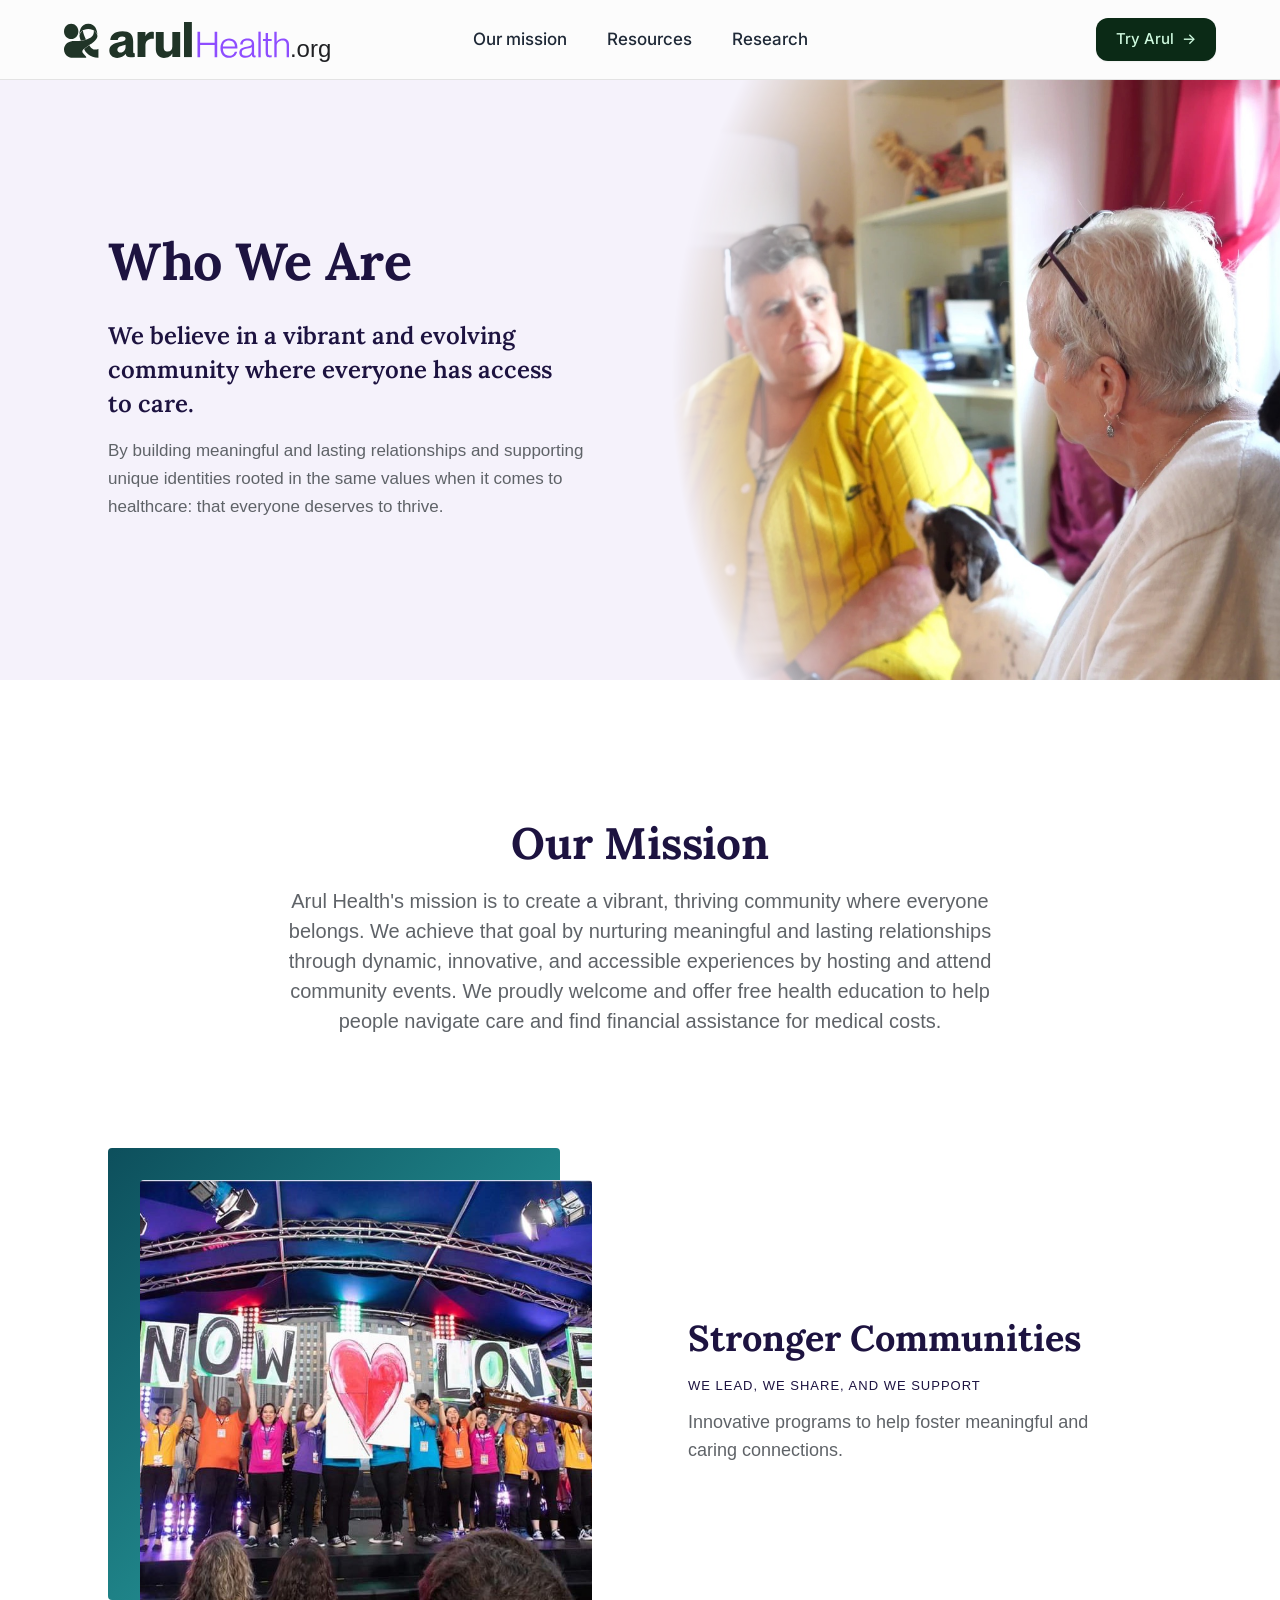
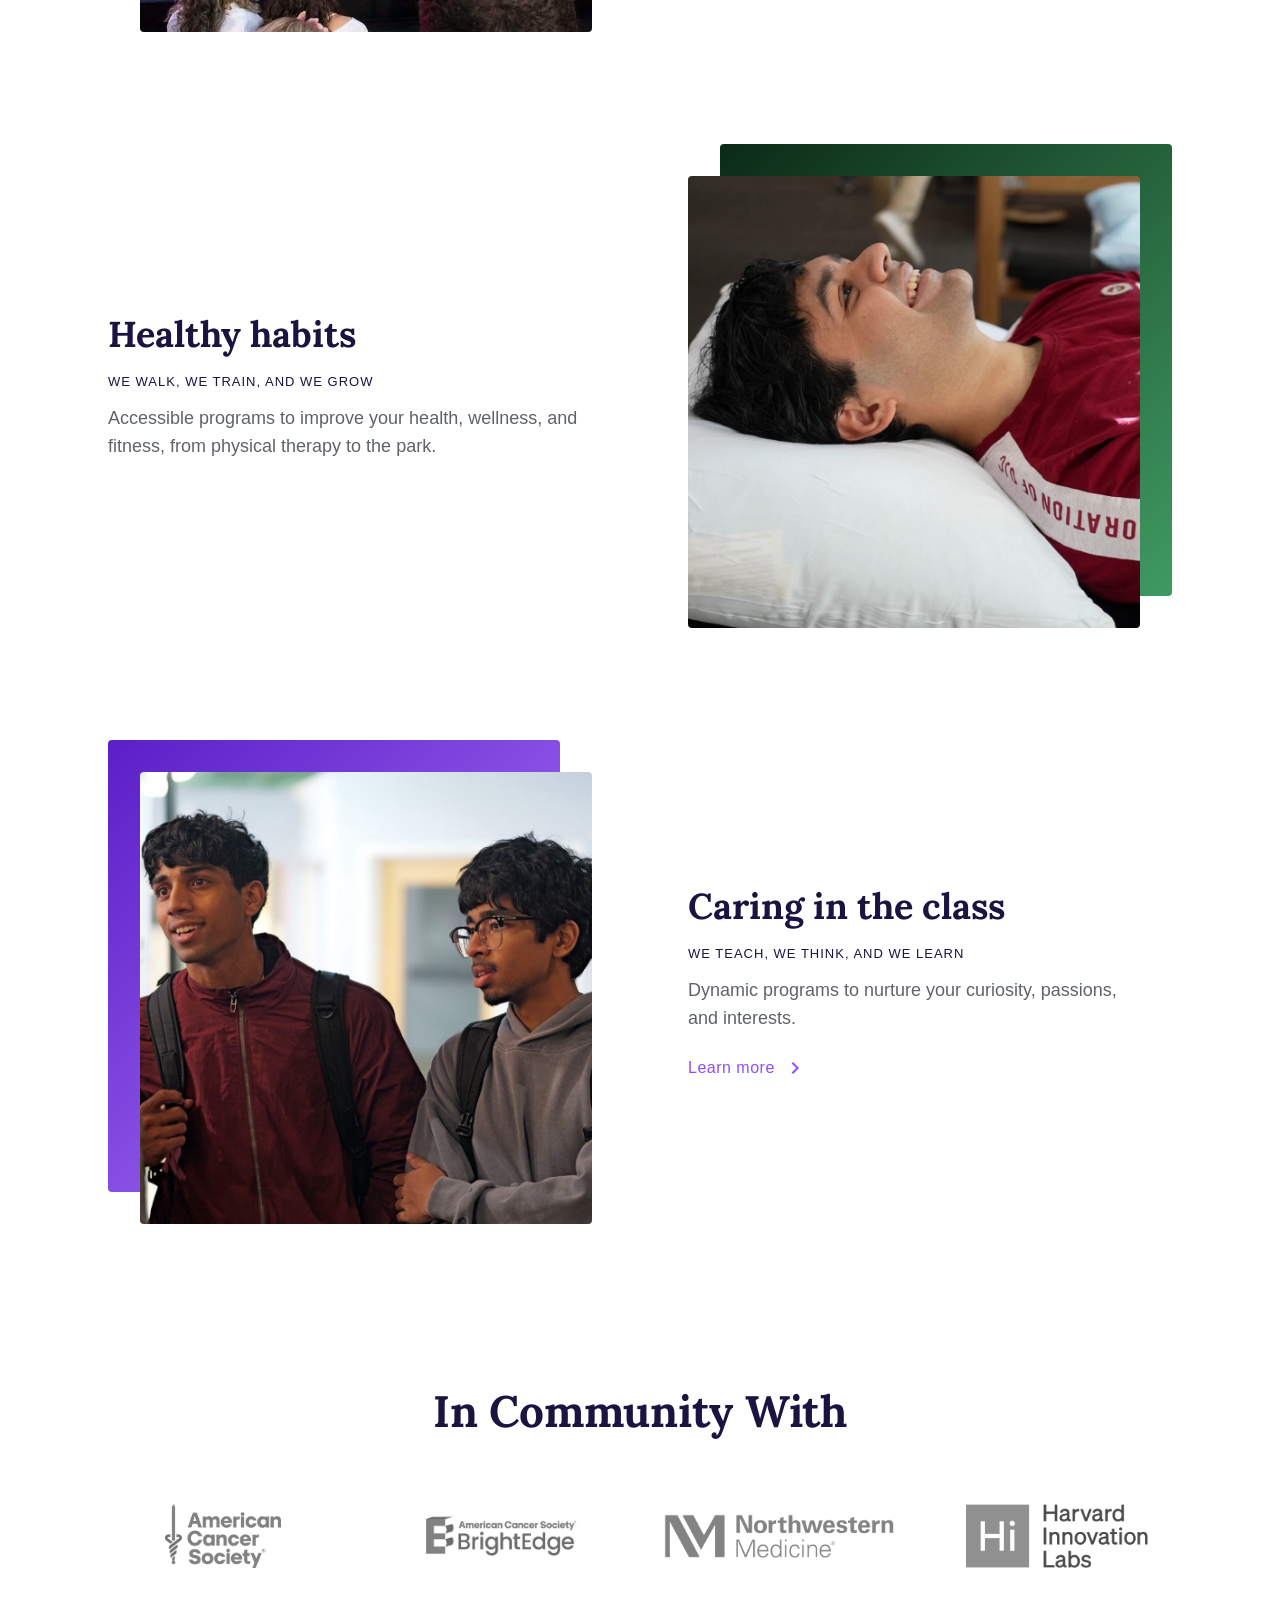
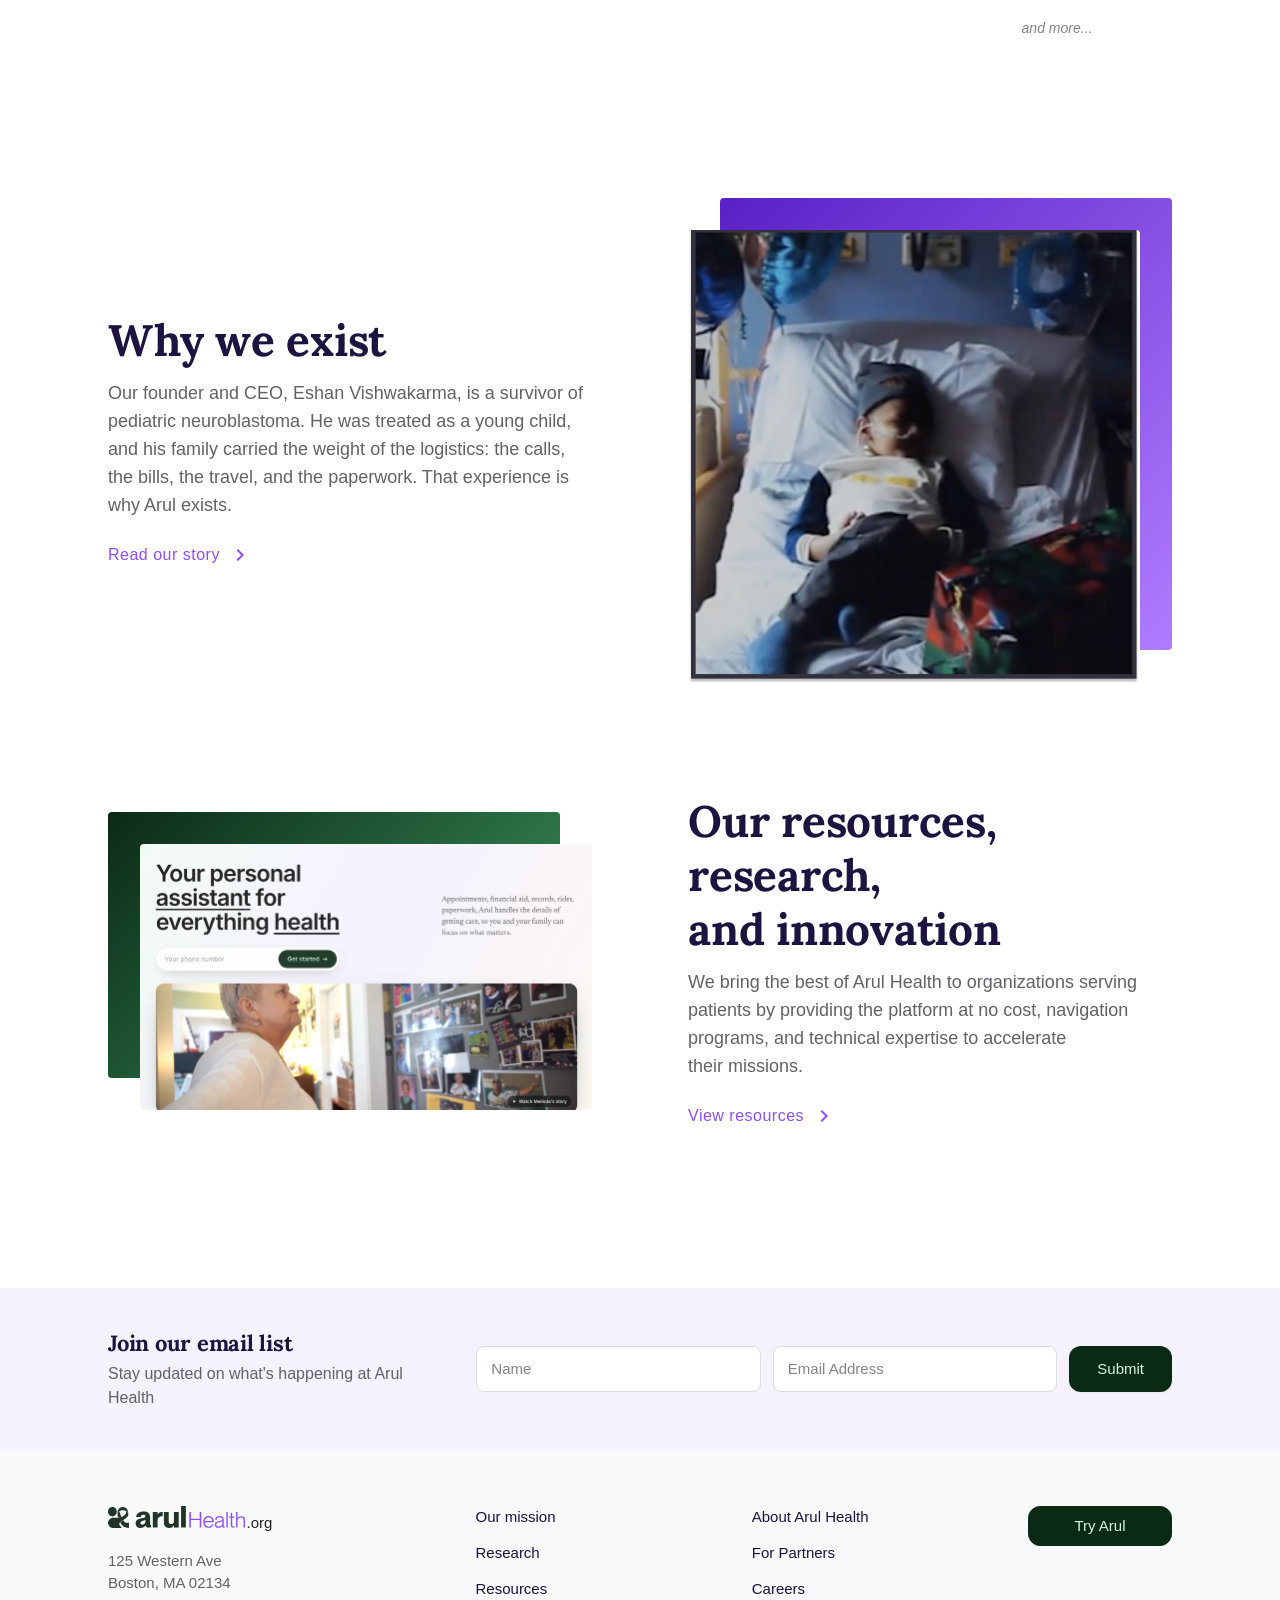
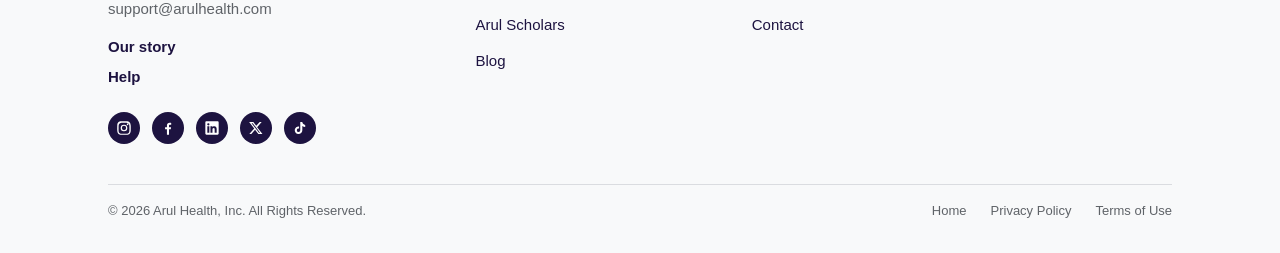
==== commit dc079a18: "Voice-agent paper ready to publish; nav and phone overflow fixes - Remove draft bar, confirm tags an" ====
--- a/index.html
+++ b/index.html
@@ -29,9 +29,8 @@
       </a>
       <nav class="site-nav" aria-label="Main navigation">
         <a href="#focus">Our mission</a>
+        <a href="#resources">Resources</a>
         <a href="/research">Research</a>
-        <a href="#resources">Resources</a>
-        <a href="/scholars" target="_blank" rel="noopener">Scholars</a>
       </nav>
       <div class="header-actions">
         <a class="btn-try" href="https://arulhealth.com/get-started" target="_blank" rel="noopener"><span>Try Arul</span><span class="visually-hidden"> (opens in a new tab)</span><span class="btn-arrow" aria-hidden="true">→</span></a>
@@ -42,9 +41,8 @@
     </div>
     <nav class="mobile-nav" id="mobile-nav" aria-label="Main navigation (mobile)" hidden>
       <a href="#focus">Our mission</a>
+      <a href="#resources">Resources</a>
       <a href="/research">Research</a>
-      <a href="#resources">Resources</a>
-      <a href="/scholars" target="_blank" rel="noopener">Scholars</a>
     </nav>
   </header>
 
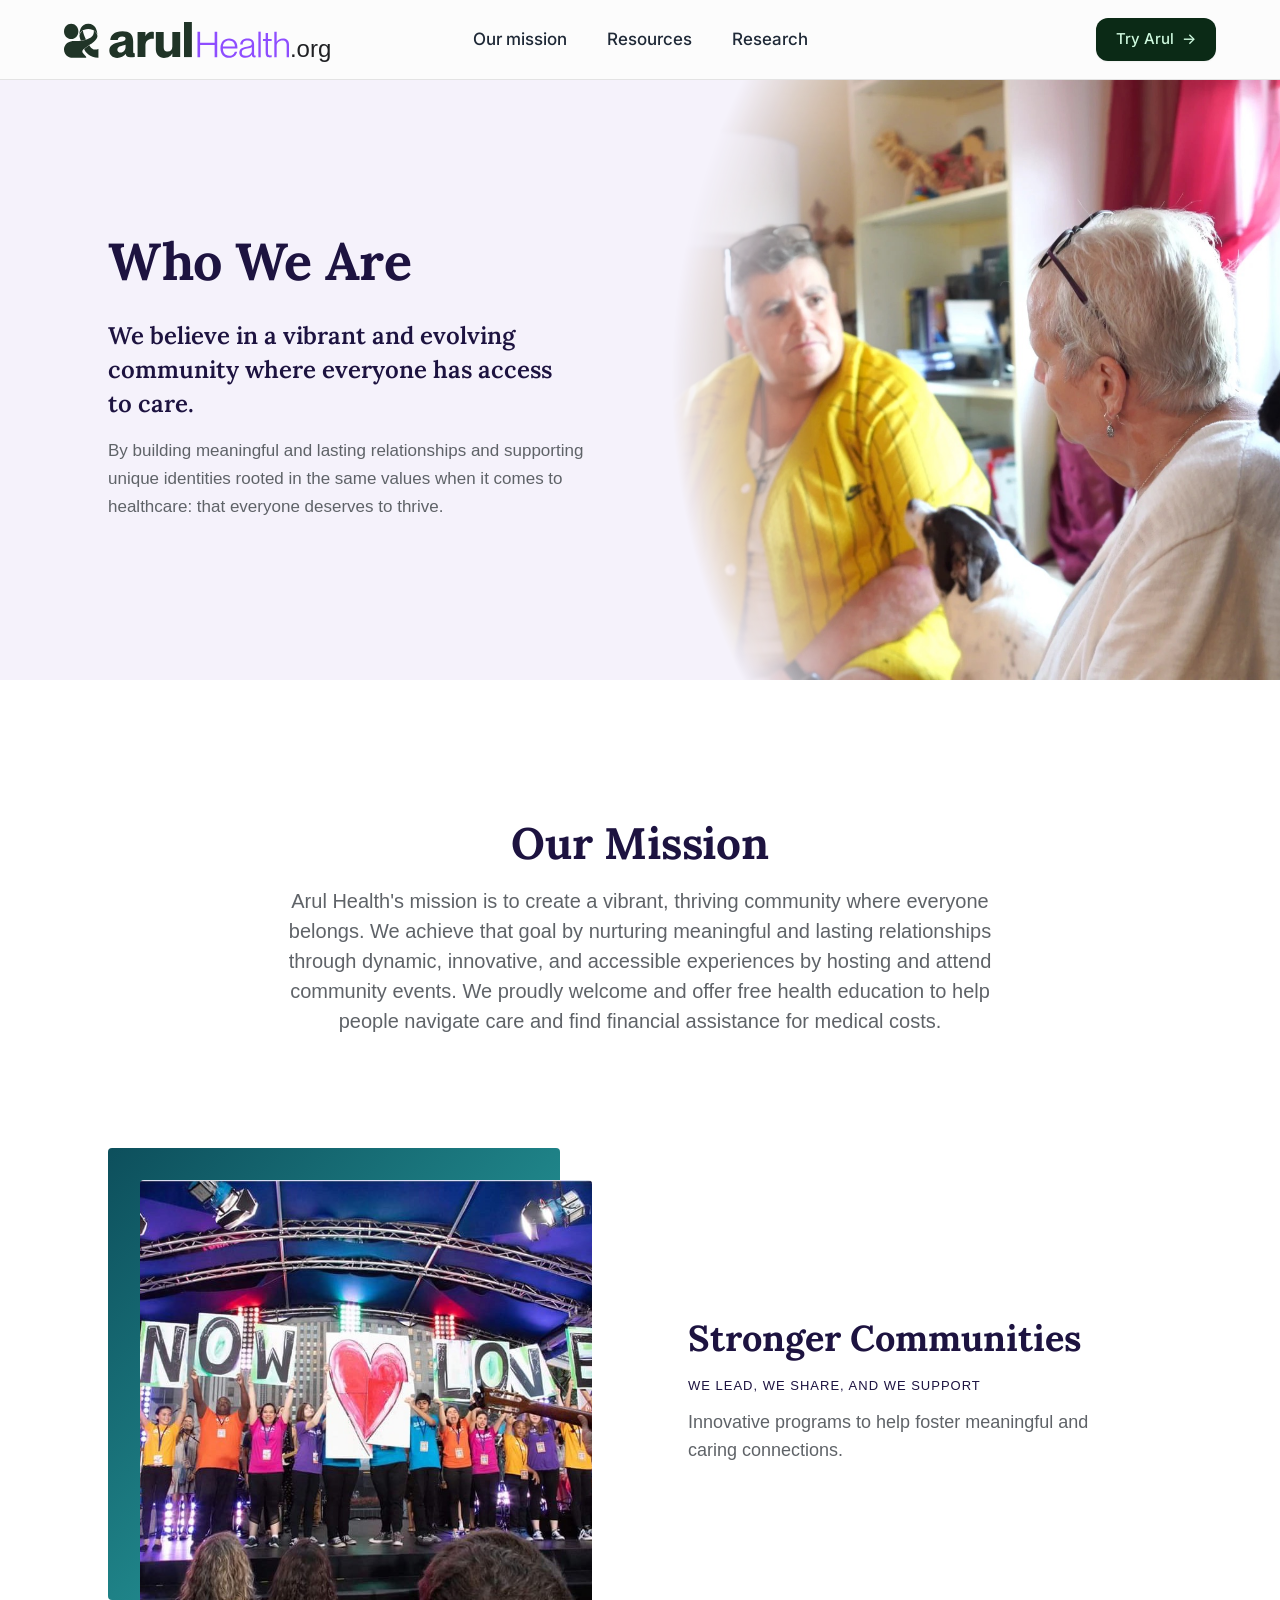
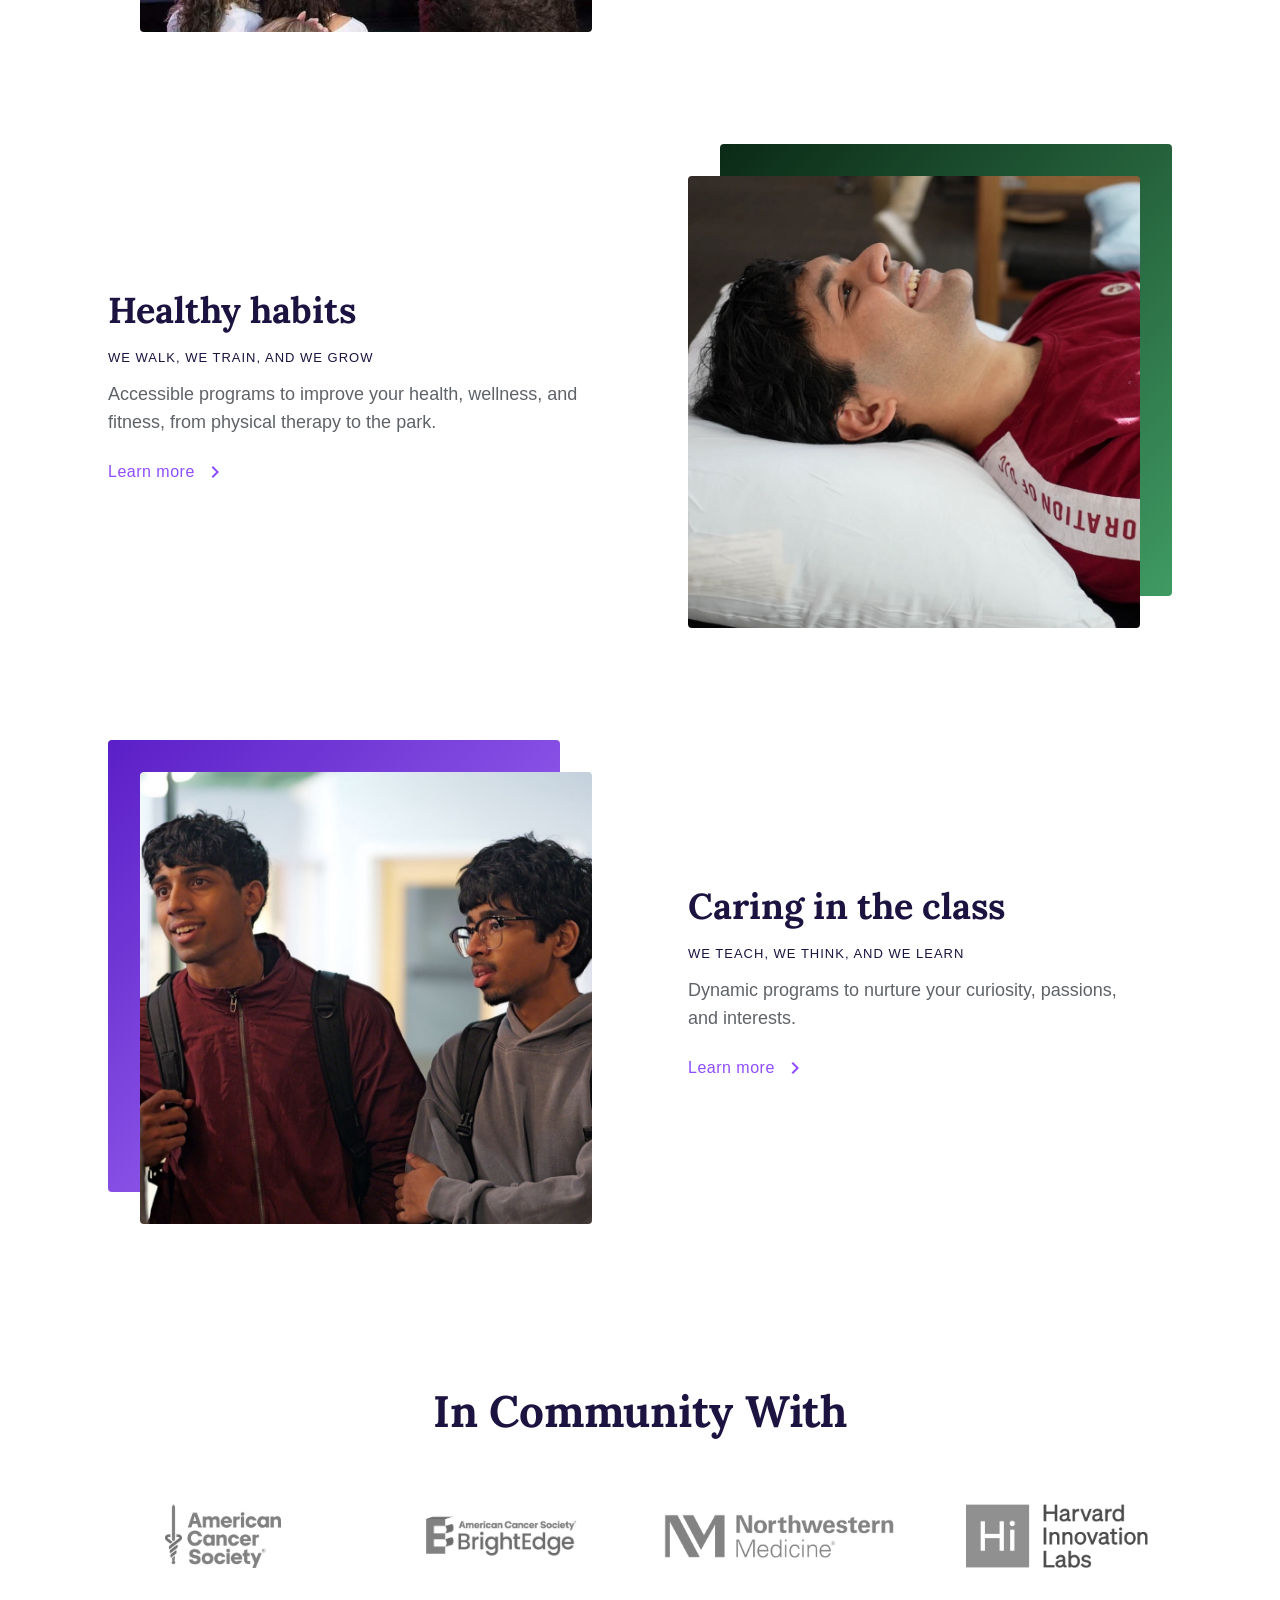
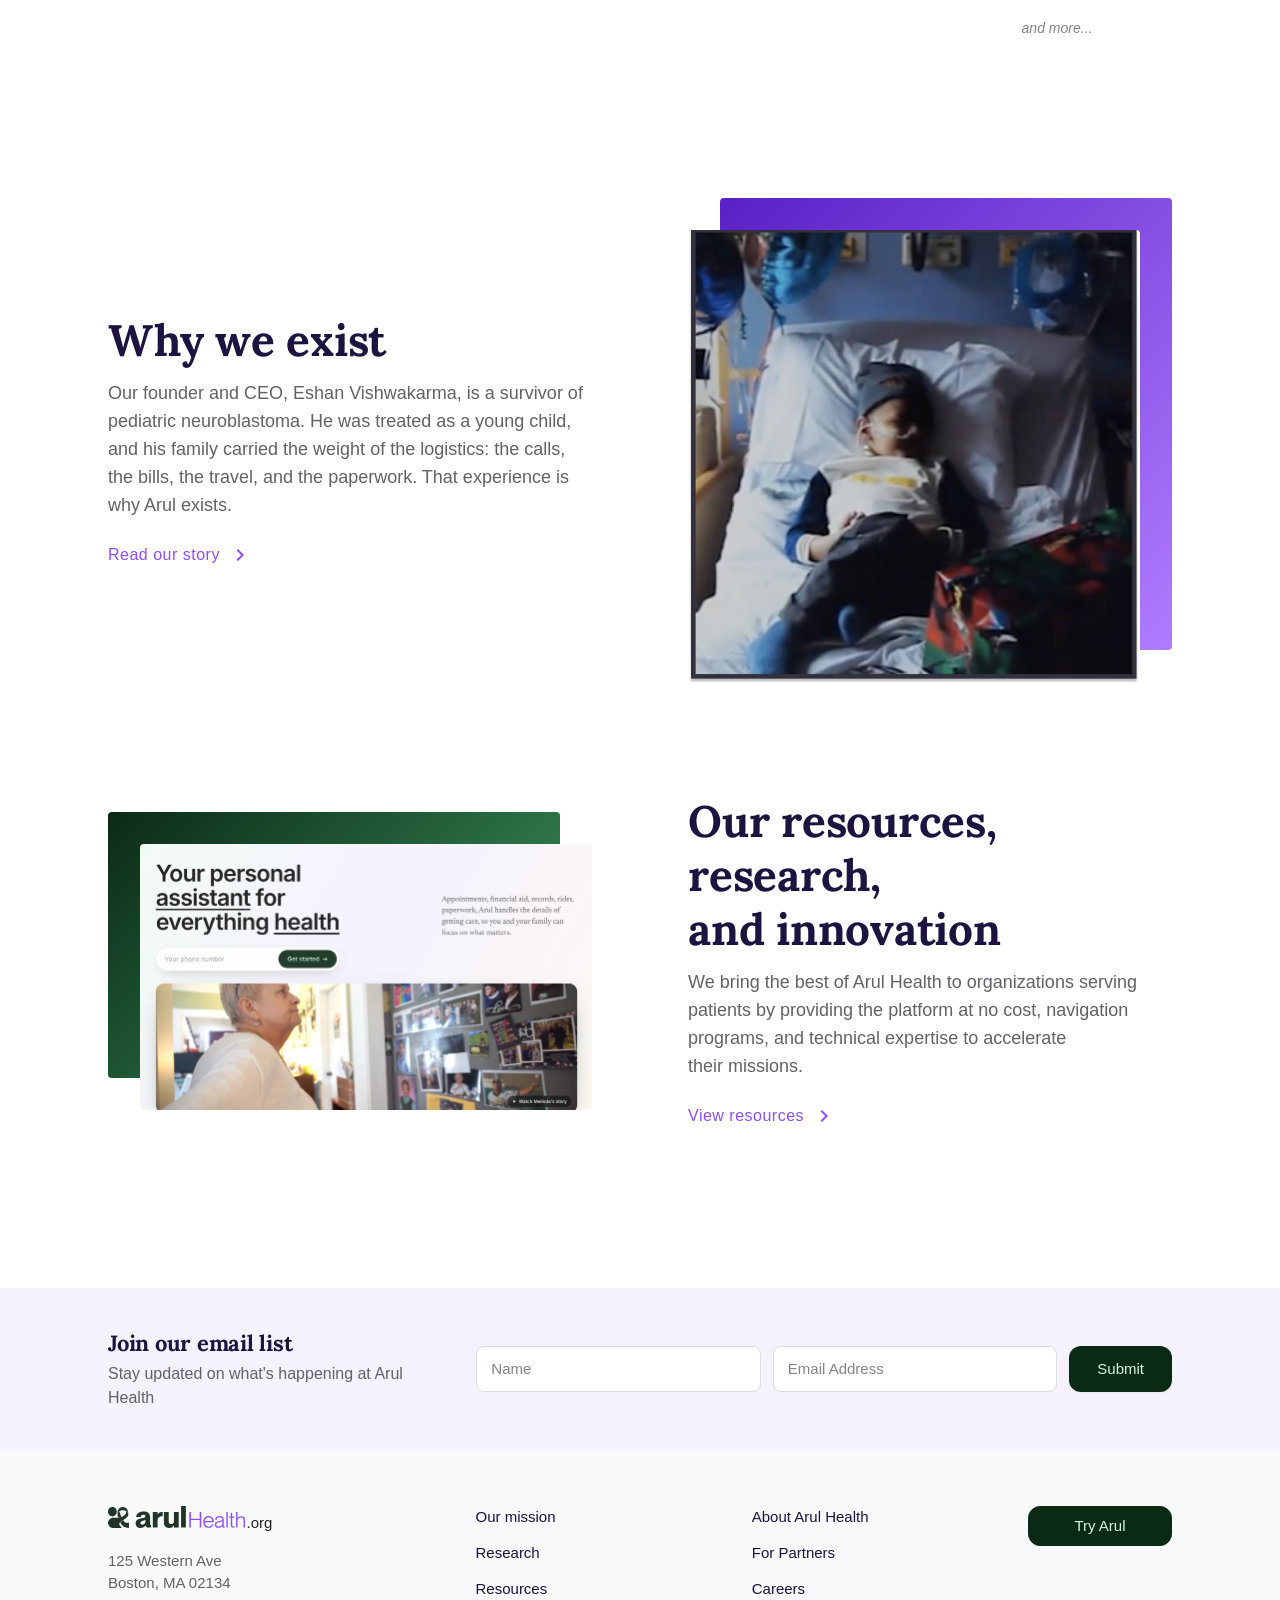
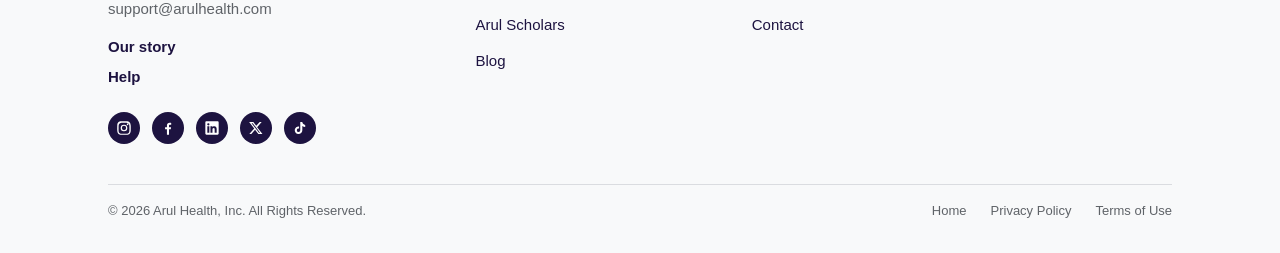
==== commit ccf9de4f: "Homepage: Healthy habits gets a Learn more link to the blog Co-Authored-By: Claude Fable 5.2 <norepl" ====
--- a/index.html
+++ b/index.html
@@ -90,6 +90,7 @@
             <h3>Healthy habits</h3>
             <p class="tagline">We walk, we train, and we grow</p>
             <p>Accessible programs to improve your health, wellness, and fitness, from physical therapy to the park.</p>
+            <a class="text-link" href="https://arulhealth.com/blog" target="_blank" rel="noopener">Learn more<span class="visually-hidden"> about healthy habits on the Arul blog (opens in a new tab)</span><svg viewBox="0 0 24 24" aria-hidden="true"><path d="M10 6 8.59 7.41 13.17 12l-4.58 4.59L10 18l6-6z"/></svg></a>
           </div>
         </div>
 
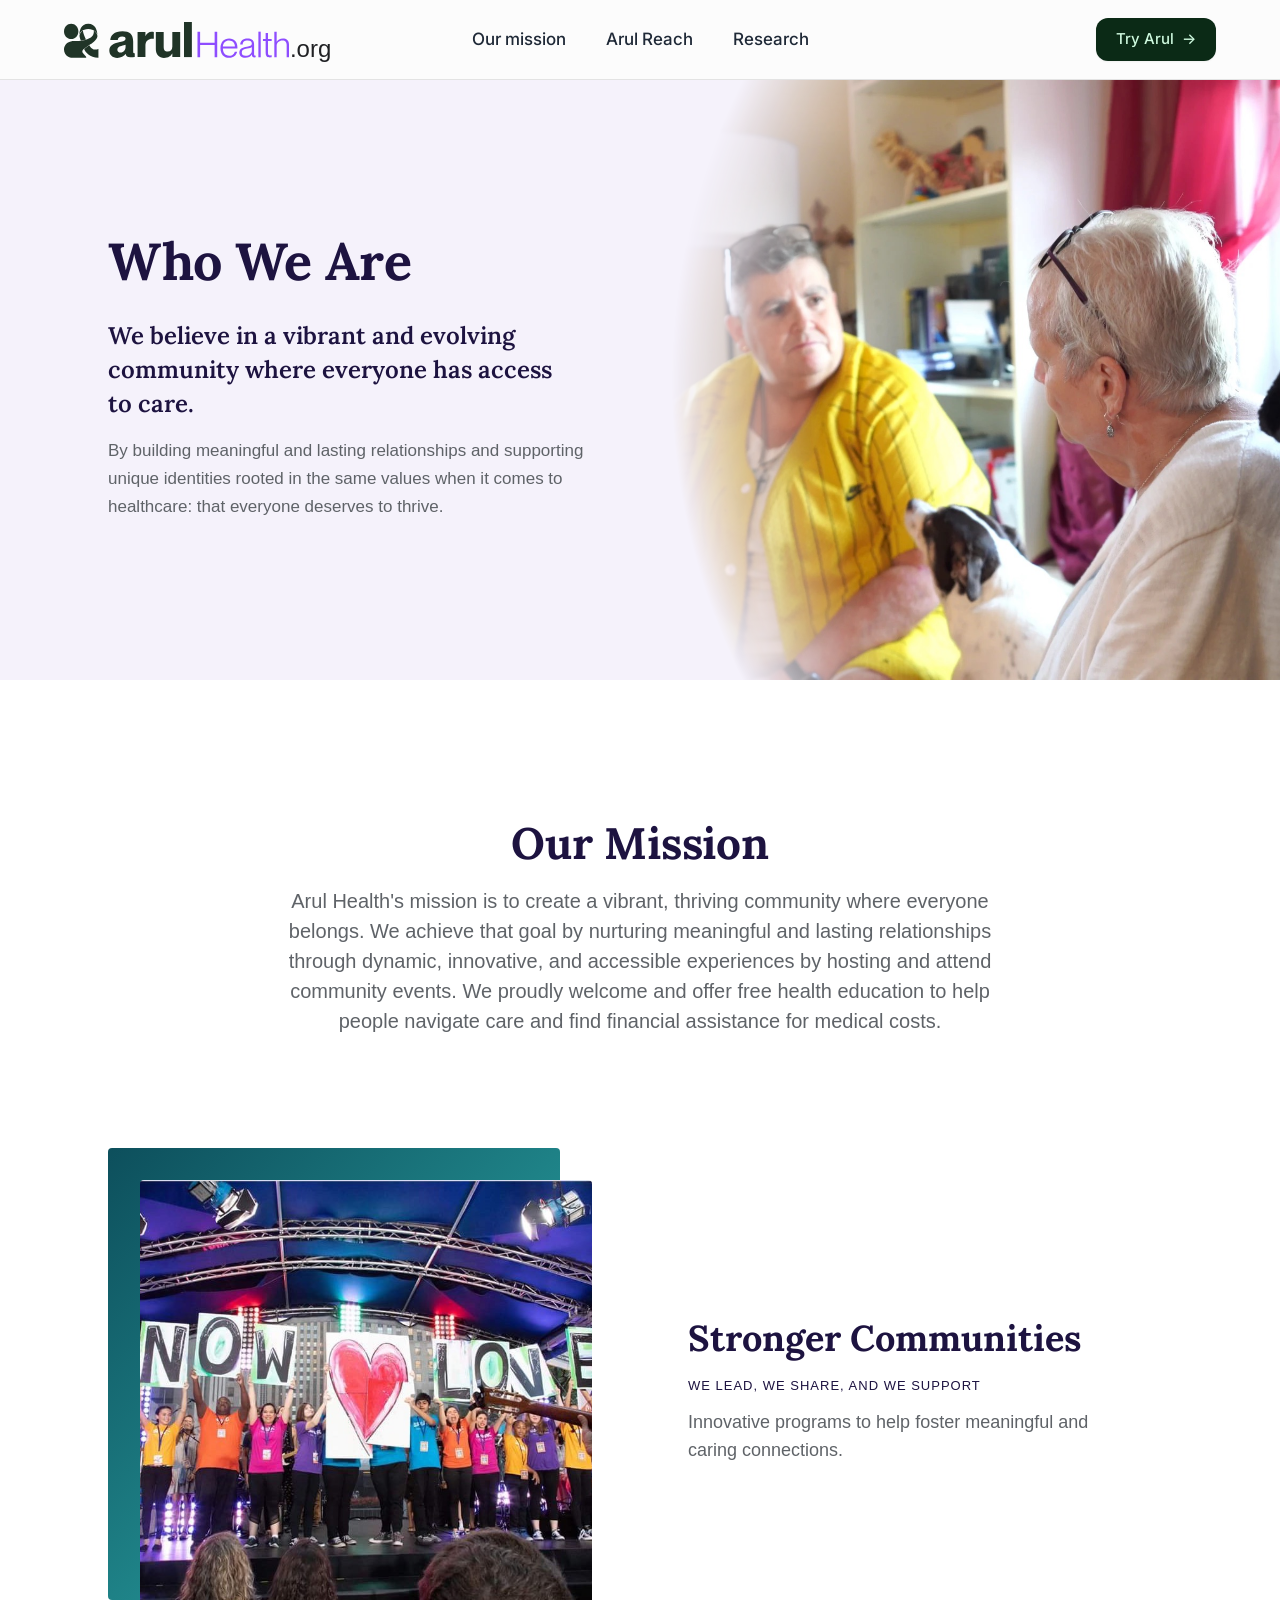
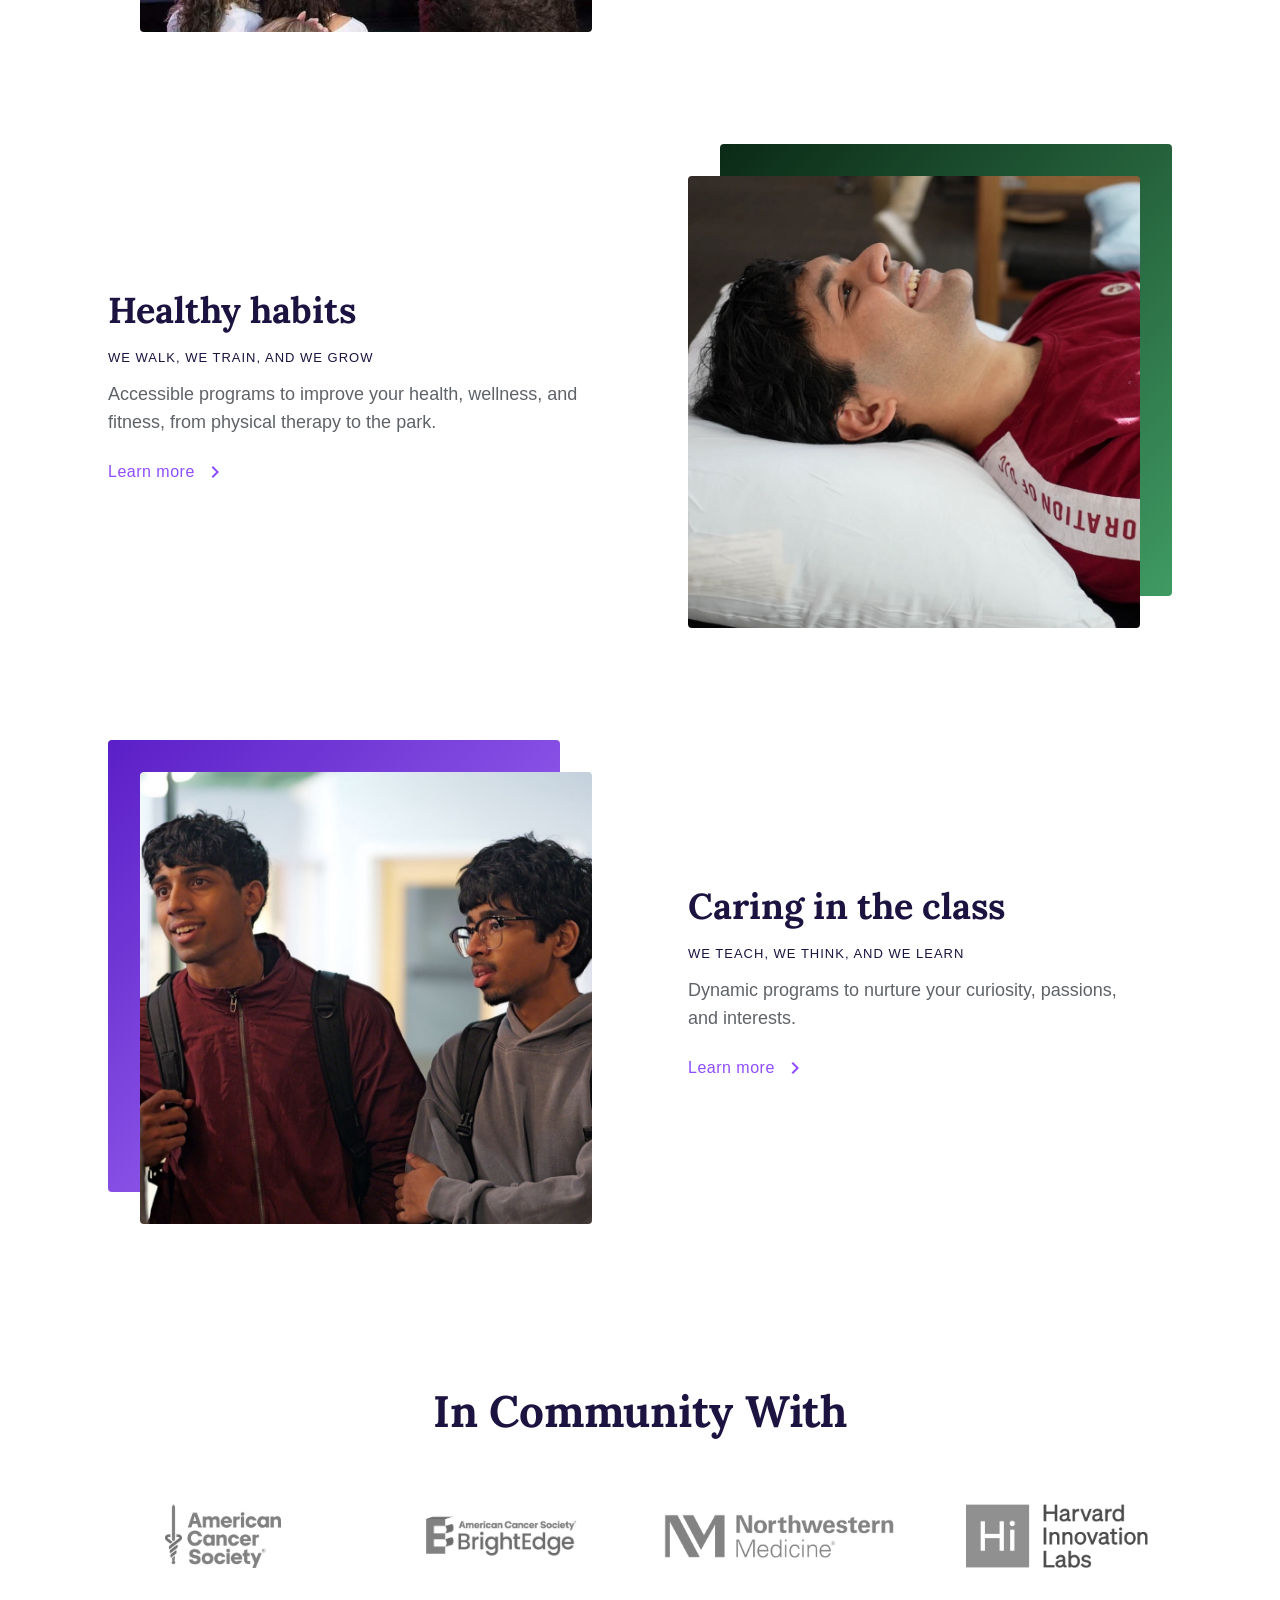
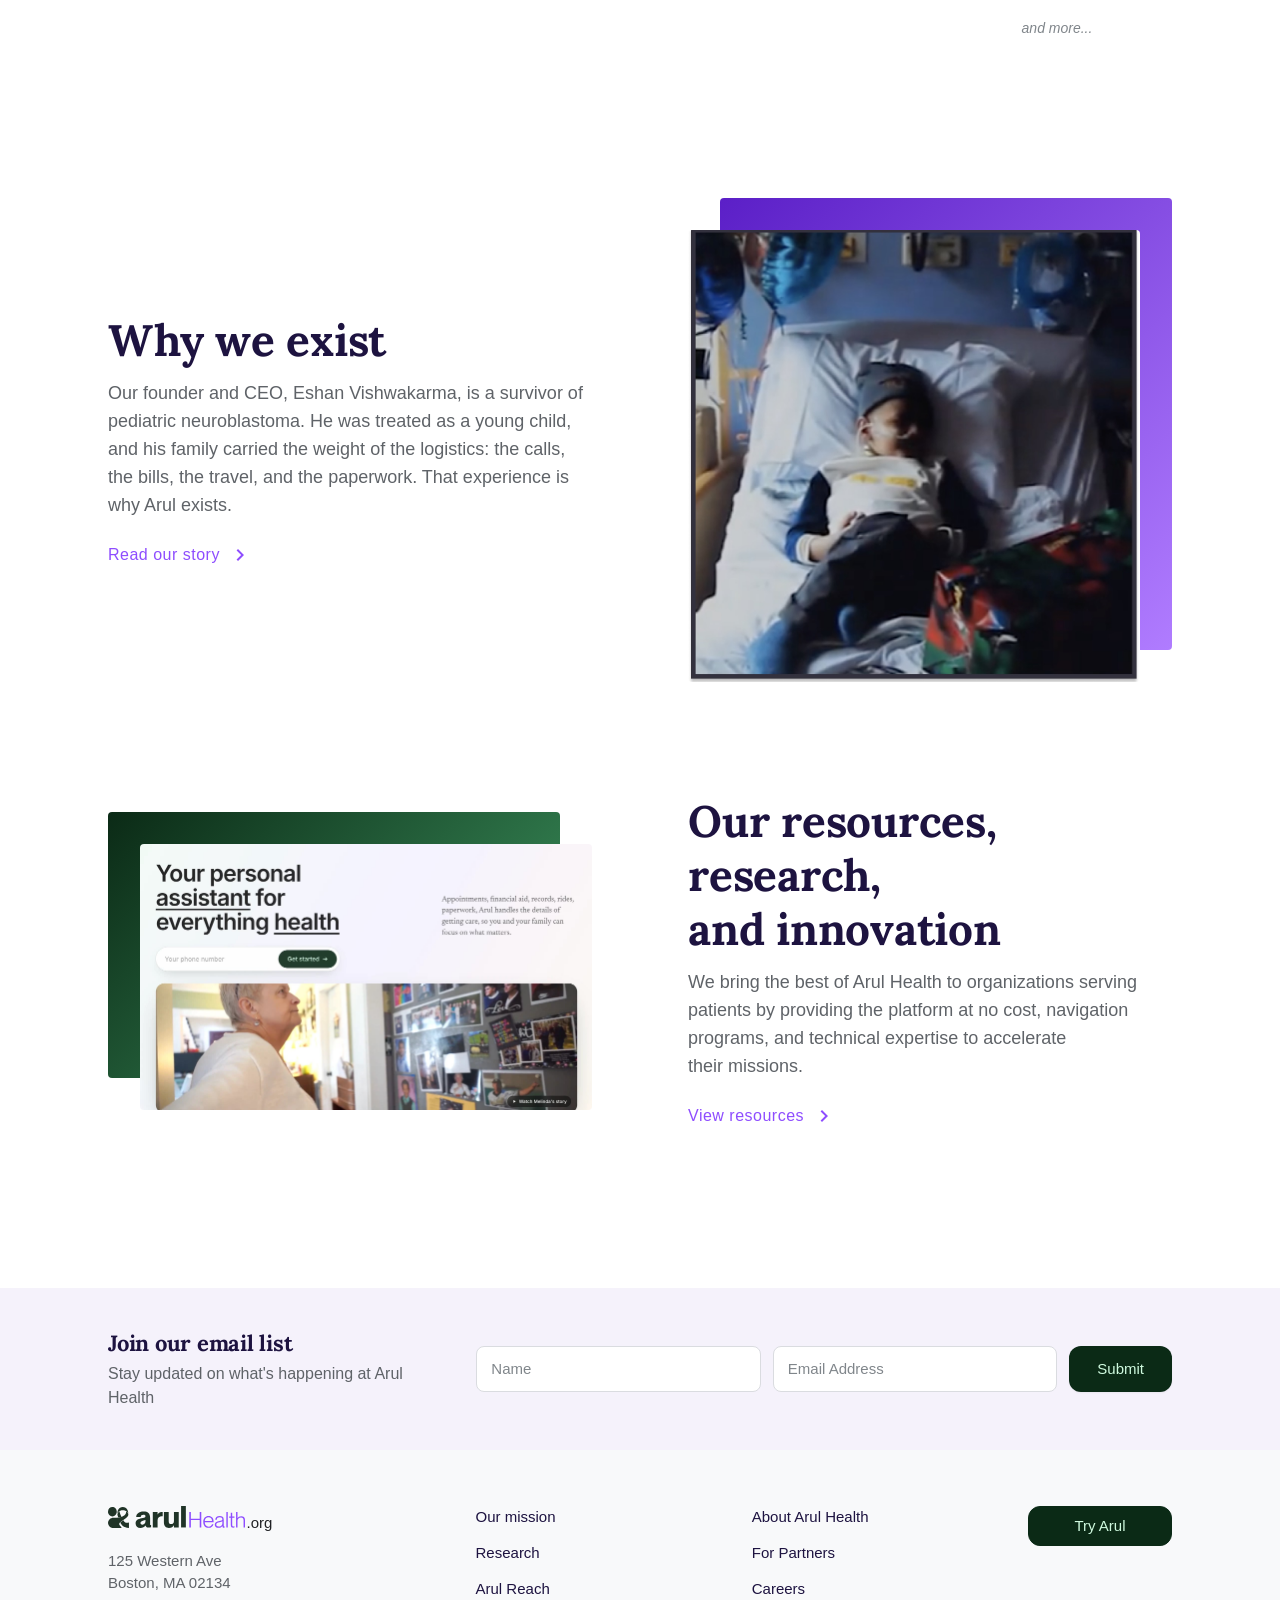
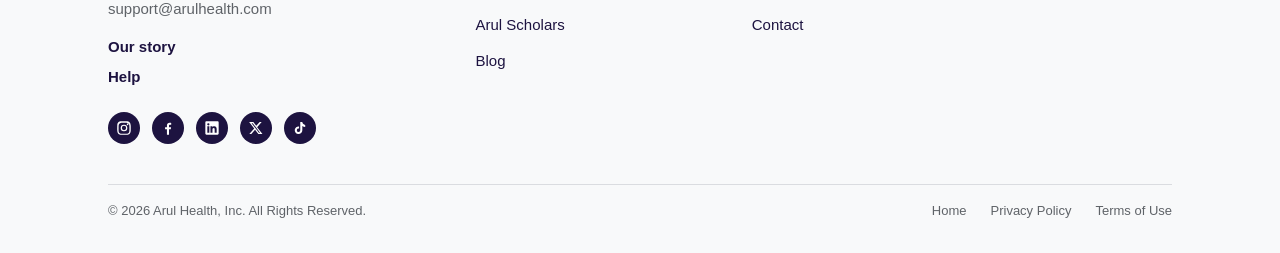
==== commit 7fb35624: "Add Arul Reach page; nav is Our mission, Arul Reach, Research - reach.html / reach.css: web version " ====
--- a/index.html
+++ b/index.html
@@ -29,7 +29,7 @@
       </a>
       <nav class="site-nav" aria-label="Main navigation">
         <a href="#focus">Our mission</a>
-        <a href="#resources">Resources</a>
+        <a href="/reach">Arul Reach</a>
         <a href="/research">Research</a>
       </nav>
       <div class="header-actions">
@@ -41,7 +41,7 @@
     </div>
     <nav class="mobile-nav" id="mobile-nav" aria-label="Main navigation (mobile)" hidden>
       <a href="#focus">Our mission</a>
-      <a href="#resources">Resources</a>
+      <a href="/reach">Arul Reach</a>
       <a href="/research">Research</a>
     </nav>
   </header>
@@ -126,13 +126,13 @@
     <section class="story">
       <div class="wrap">
         <div class="feature-row is-flipped">
-          <a class="framed frame-violet" href="#about" data-sheet="about" aria-haspopup="dialog" tabindex="-1" aria-hidden="true">
+          <a class="framed frame-violet" href="https://arulhealth.com/about" target="_blank" rel="noopener" tabindex="-1" aria-hidden="true">
             <img src="assets/photos/founding-treatment.jpg" alt="" width="1196" height="1209" loading="lazy" style="object-position: 50% 45%">
           </a>
           <div class="feature-copy">
             <h2>Why we exist</h2>
             <p>Our founder and CEO, Eshan Vishwakarma, is a survivor of pediatric neuroblastoma. He was treated as a young child, and his family carried the weight of the logistics: the calls, the bills, the travel, and the paperwork. That experience is why Arul exists.</p>
-            <a class="text-link" href="#about" data-sheet="about" aria-haspopup="dialog">Read our story<svg viewBox="0 0 24 24" aria-hidden="true"><path d="M10 6 8.59 7.41 13.17 12l-4.58 4.59L10 18l6-6z"/></svg></a>
+            <a class="text-link" href="https://arulhealth.com/about" target="_blank" rel="noopener">Read our story<span class="visually-hidden"> (opens in a new tab)</span><svg viewBox="0 0 24 24" aria-hidden="true"><path d="M10 6 8.59 7.41 13.17 12l-4.58 4.59L10 18l6-6z"/></svg></a>
           </div>
         </div>
       </div>
@@ -188,7 +188,7 @@
         <p class="footer-address">125 Western Ave<br>Boston, MA 02134</p>
         <p><a href="mailto:support@arulhealth.com">support@arulhealth.com</a></p>
         <ul class="footer-strong">
-          <li><a href="#about" data-sheet="about" aria-haspopup="dialog">Our story</a></li>
+          <li><a href="https://arulhealth.com/about" target="_blank" rel="noopener">Our story</a></li>
           <li><a href="#help" data-sheet="help" aria-haspopup="dialog">Help</a></li>
         </ul>
         <ul class="footer-social" aria-label="Arul Health on social media">
@@ -203,7 +203,7 @@
       <ul class="footer-links">
         <li><a href="#focus">Our mission</a></li>
         <li><a href="/research">Research</a></li>
-        <li><a href="#resources">Resources</a></li>
+        <li><a href="/reach">Arul Reach</a></li>
         <li><a href="/scholars" target="_blank" rel="noopener">Arul Scholars</a></li>
         <li><a href="https://arulhealth.com/blog" target="_blank" rel="noopener">Blog</a></li>
       </ul>
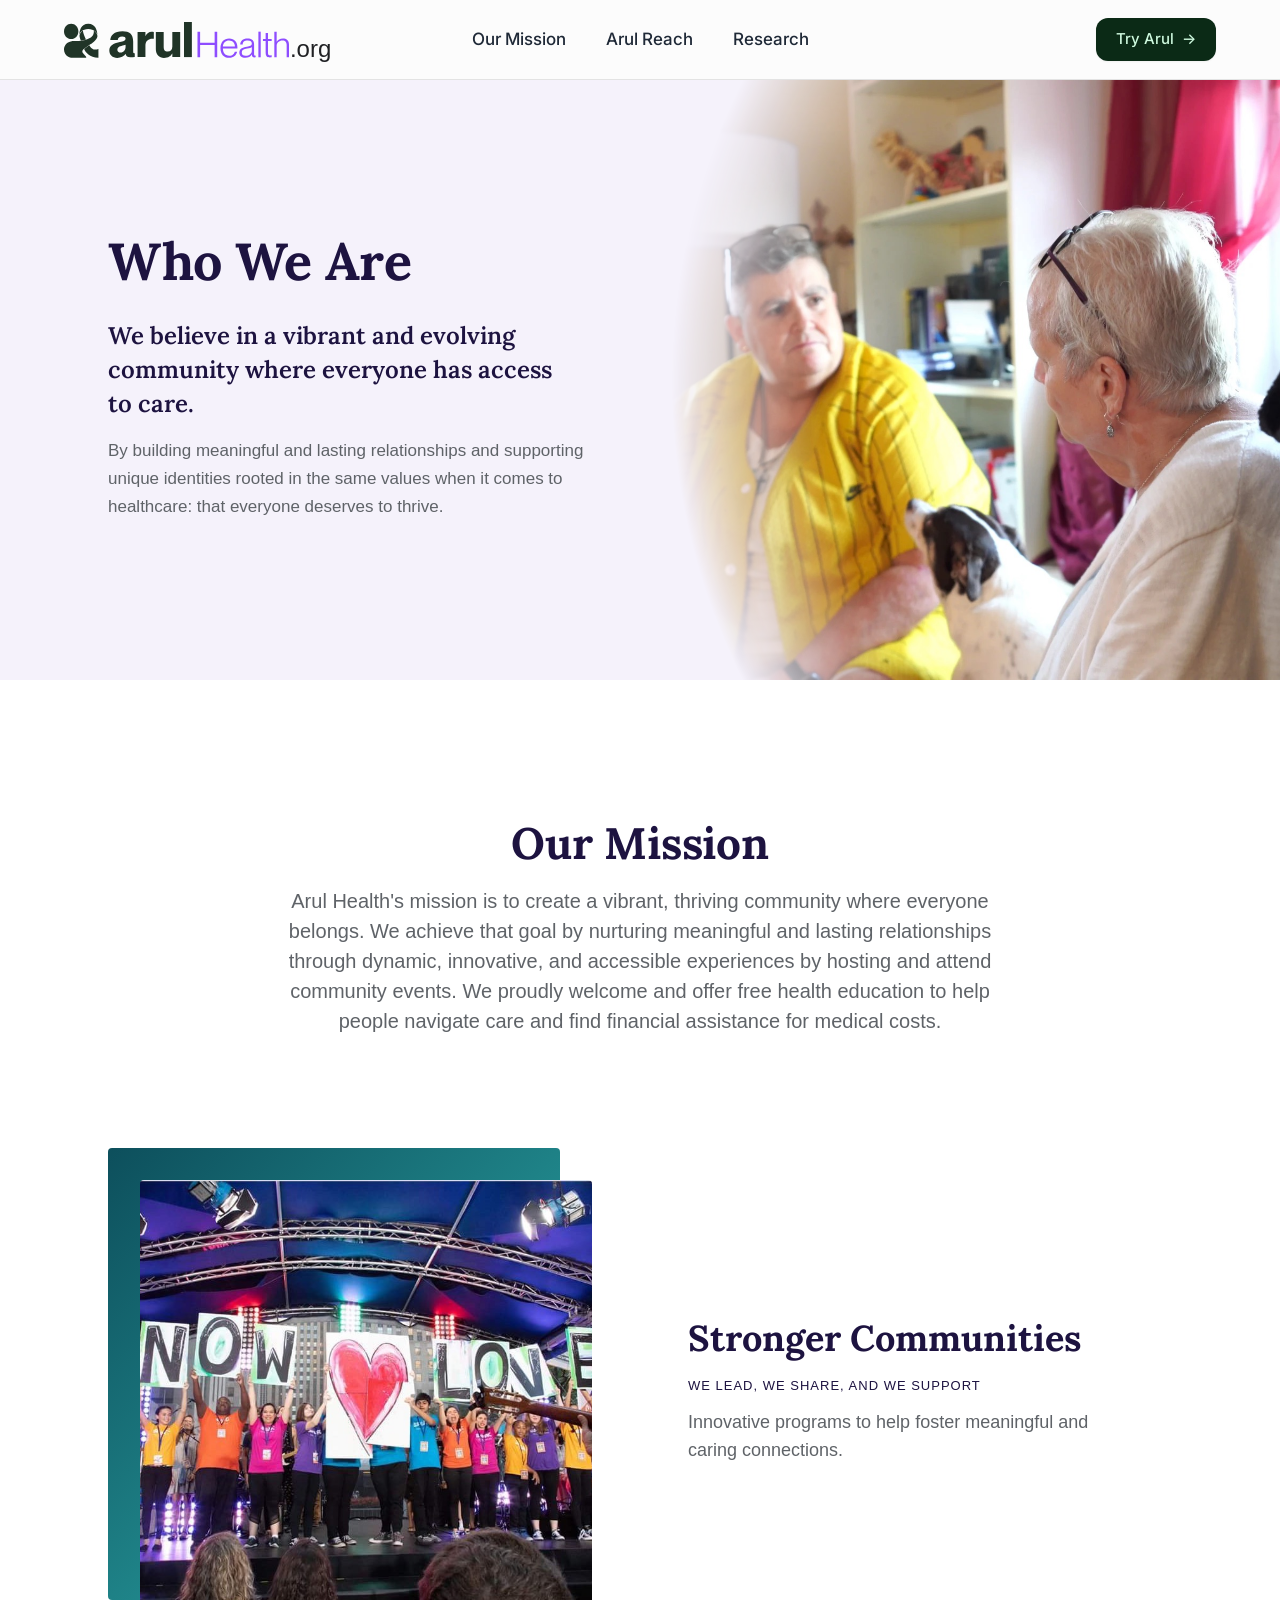
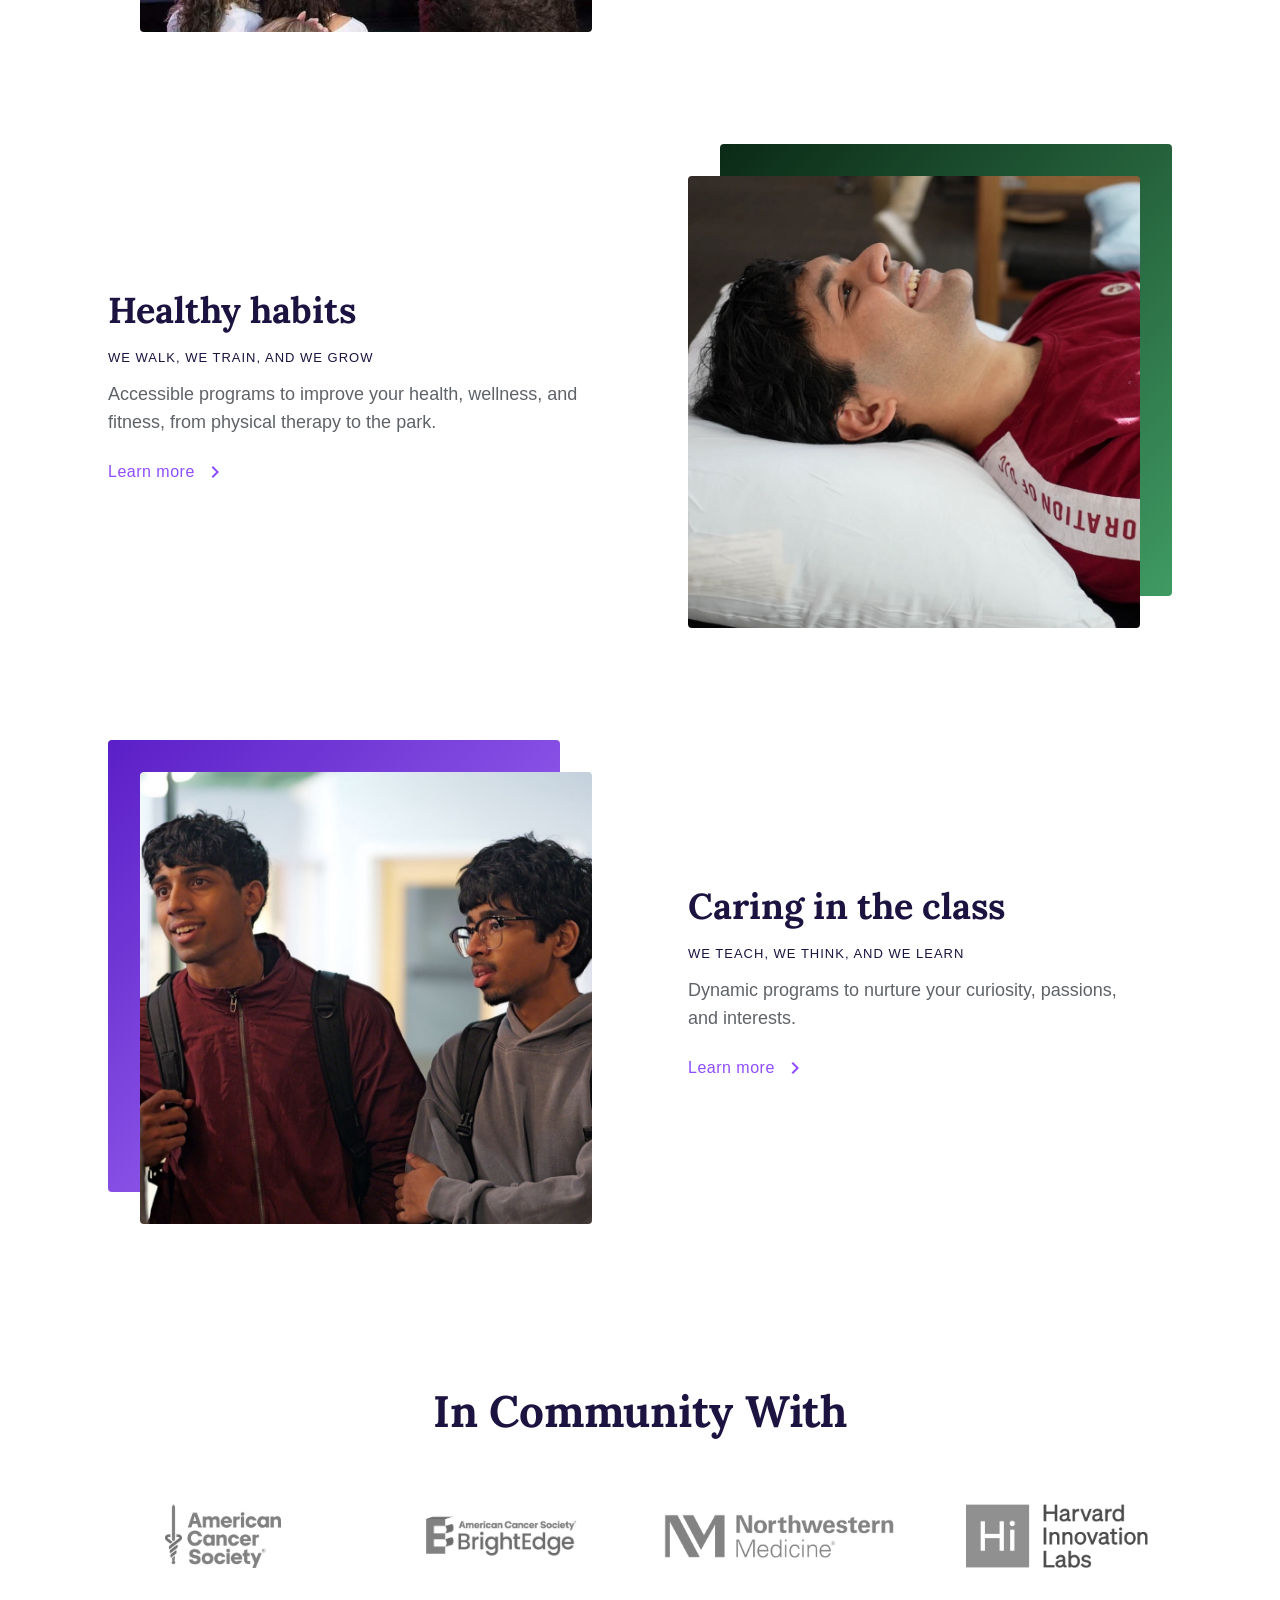
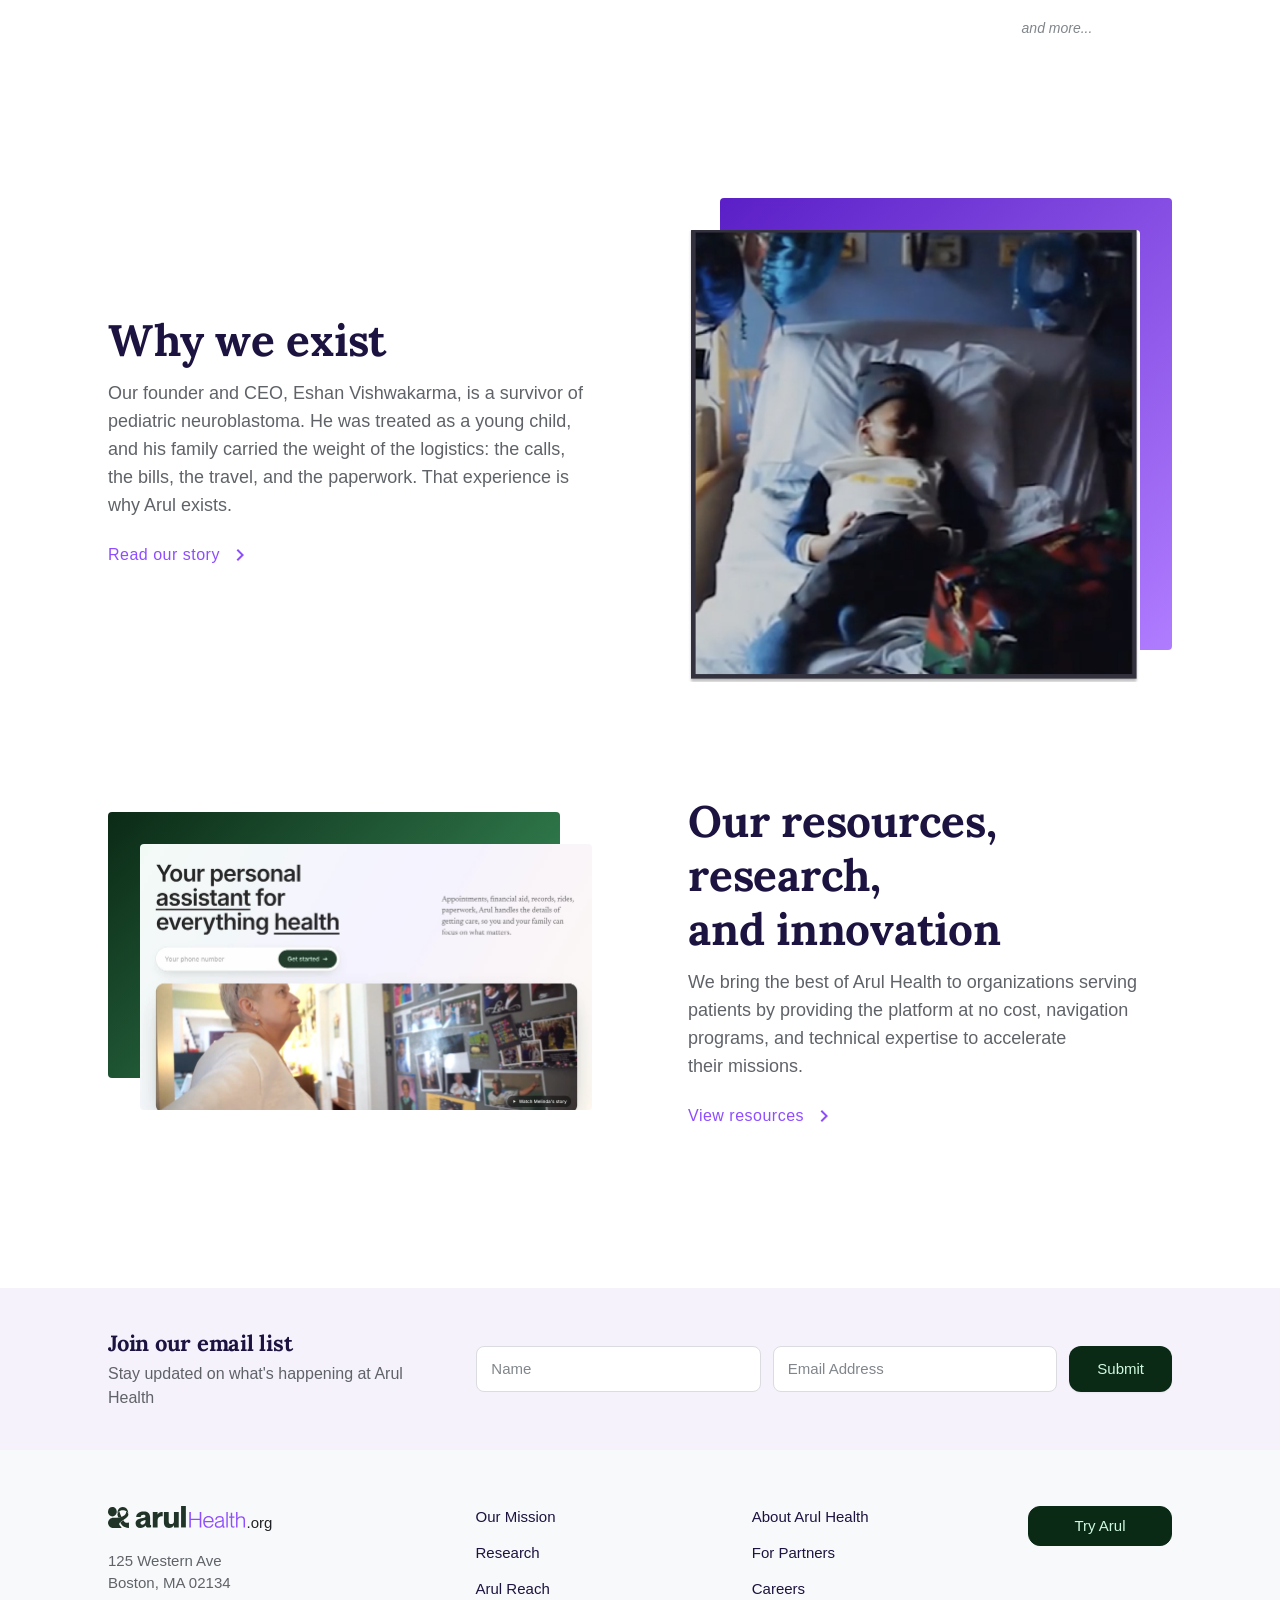
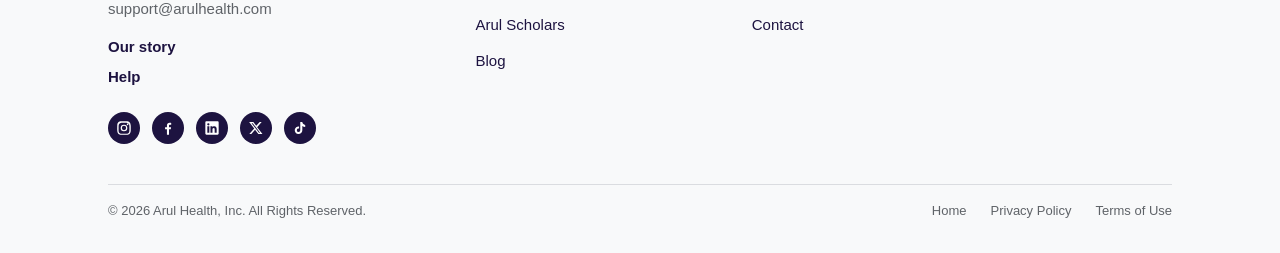
==== commit d1bcb099: "Arul Reach: minimal, high-level preview with an animated network hero - Hero with the mission line a" ====
--- a/index.html
+++ b/index.html
@@ -28,7 +28,7 @@
         <span class="brand-suffix">.org</span>
       </a>
       <nav class="site-nav" aria-label="Main navigation">
-        <a href="#focus">Our mission</a>
+        <a href="#focus">Our Mission</a>
         <a href="/reach">Arul Reach</a>
         <a href="/research">Research</a>
       </nav>
@@ -40,7 +40,7 @@
       </div>
     </div>
     <nav class="mobile-nav" id="mobile-nav" aria-label="Main navigation (mobile)" hidden>
-      <a href="#focus">Our mission</a>
+      <a href="#focus">Our Mission</a>
       <a href="/reach">Arul Reach</a>
       <a href="/research">Research</a>
     </nav>
@@ -201,7 +201,7 @@
       </div>
 
       <ul class="footer-links">
-        <li><a href="#focus">Our mission</a></li>
+        <li><a href="#focus">Our Mission</a></li>
         <li><a href="/research">Research</a></li>
         <li><a href="/reach">Arul Reach</a></li>
         <li><a href="/scholars" target="_blank" rel="noopener">Arul Scholars</a></li>
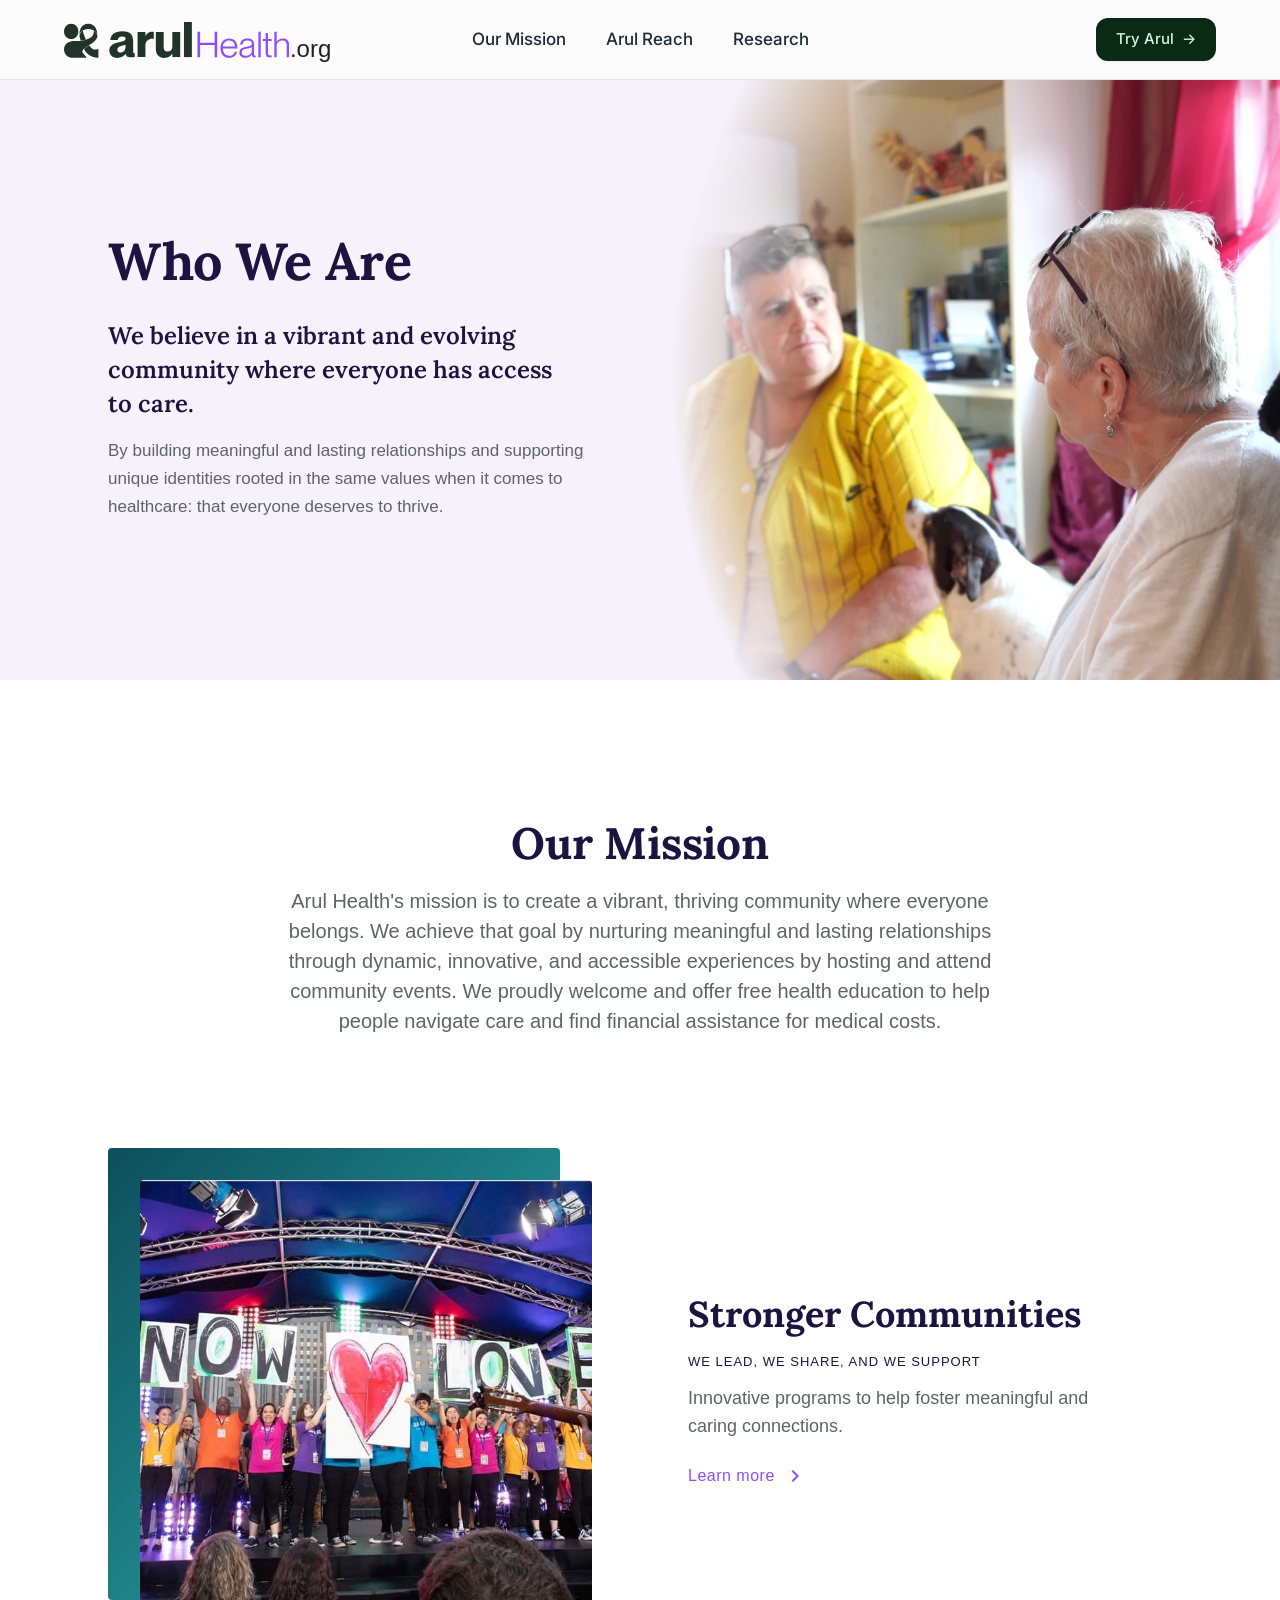
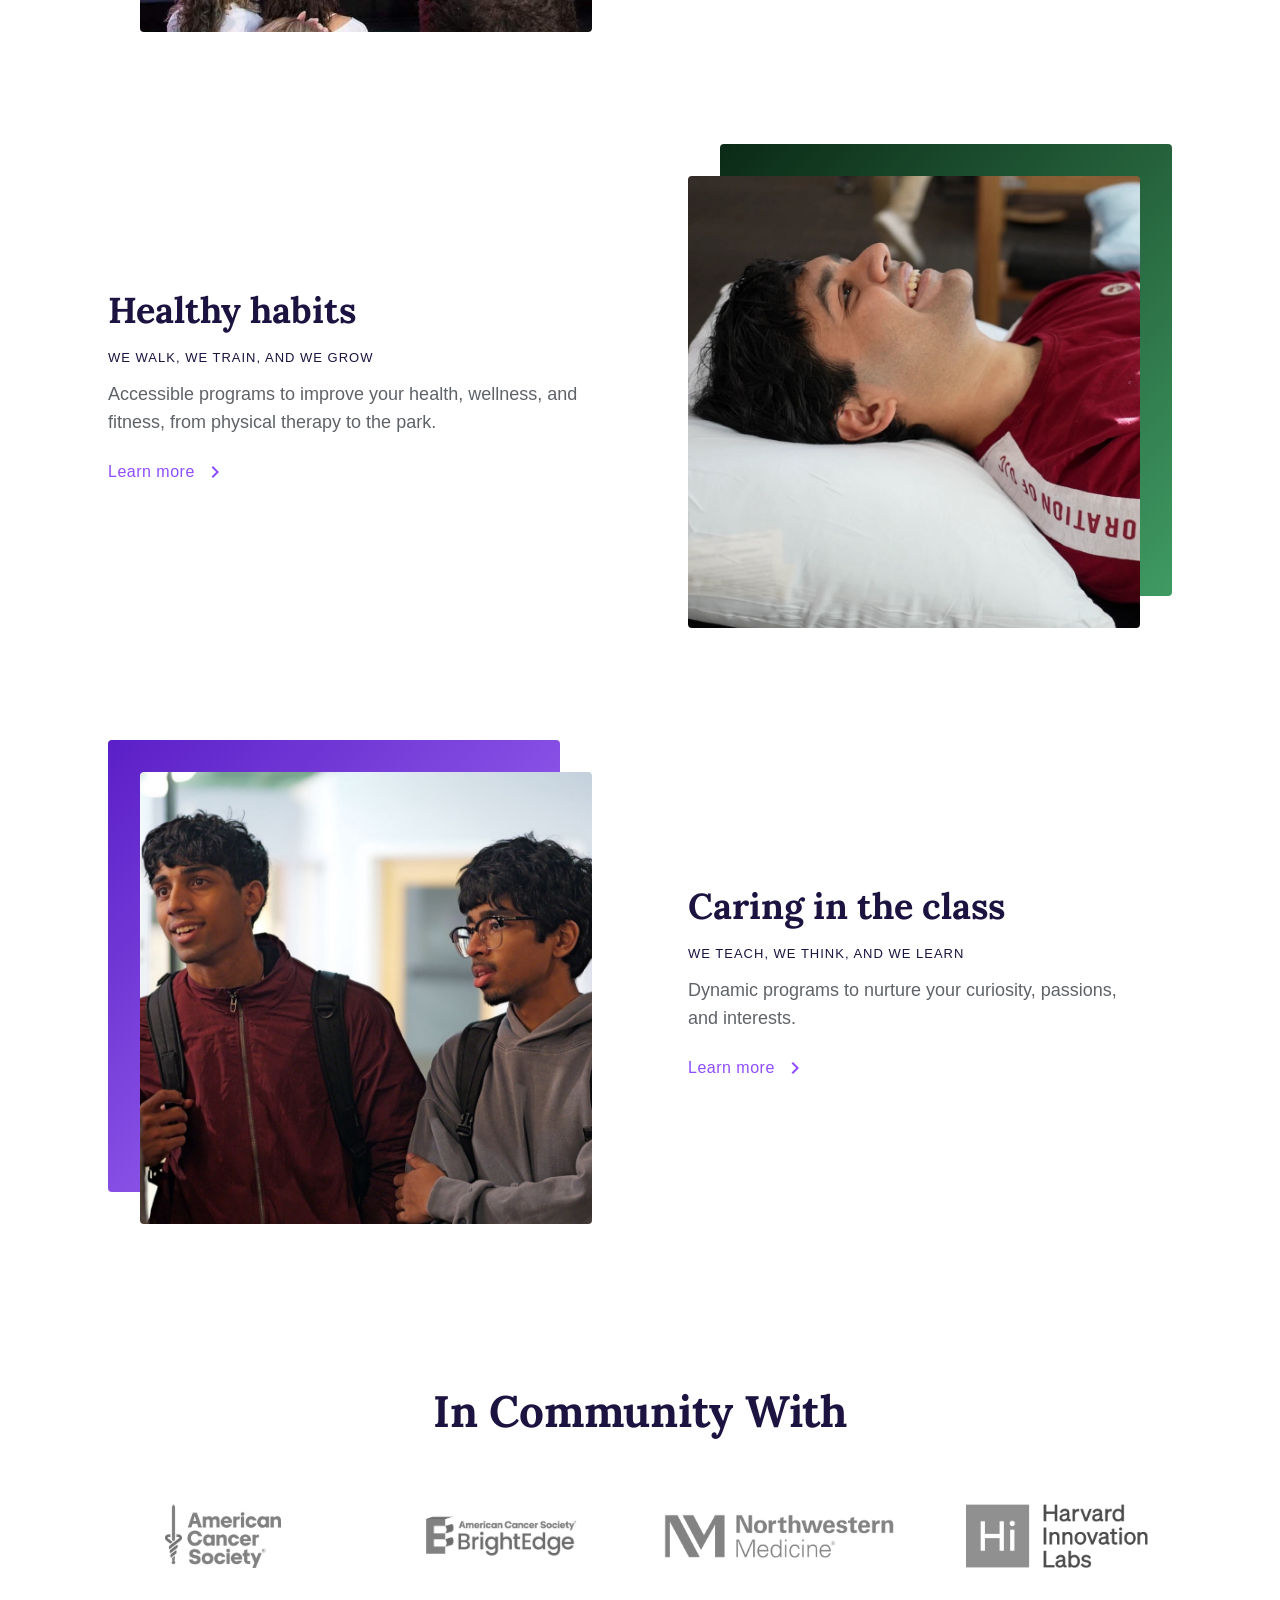
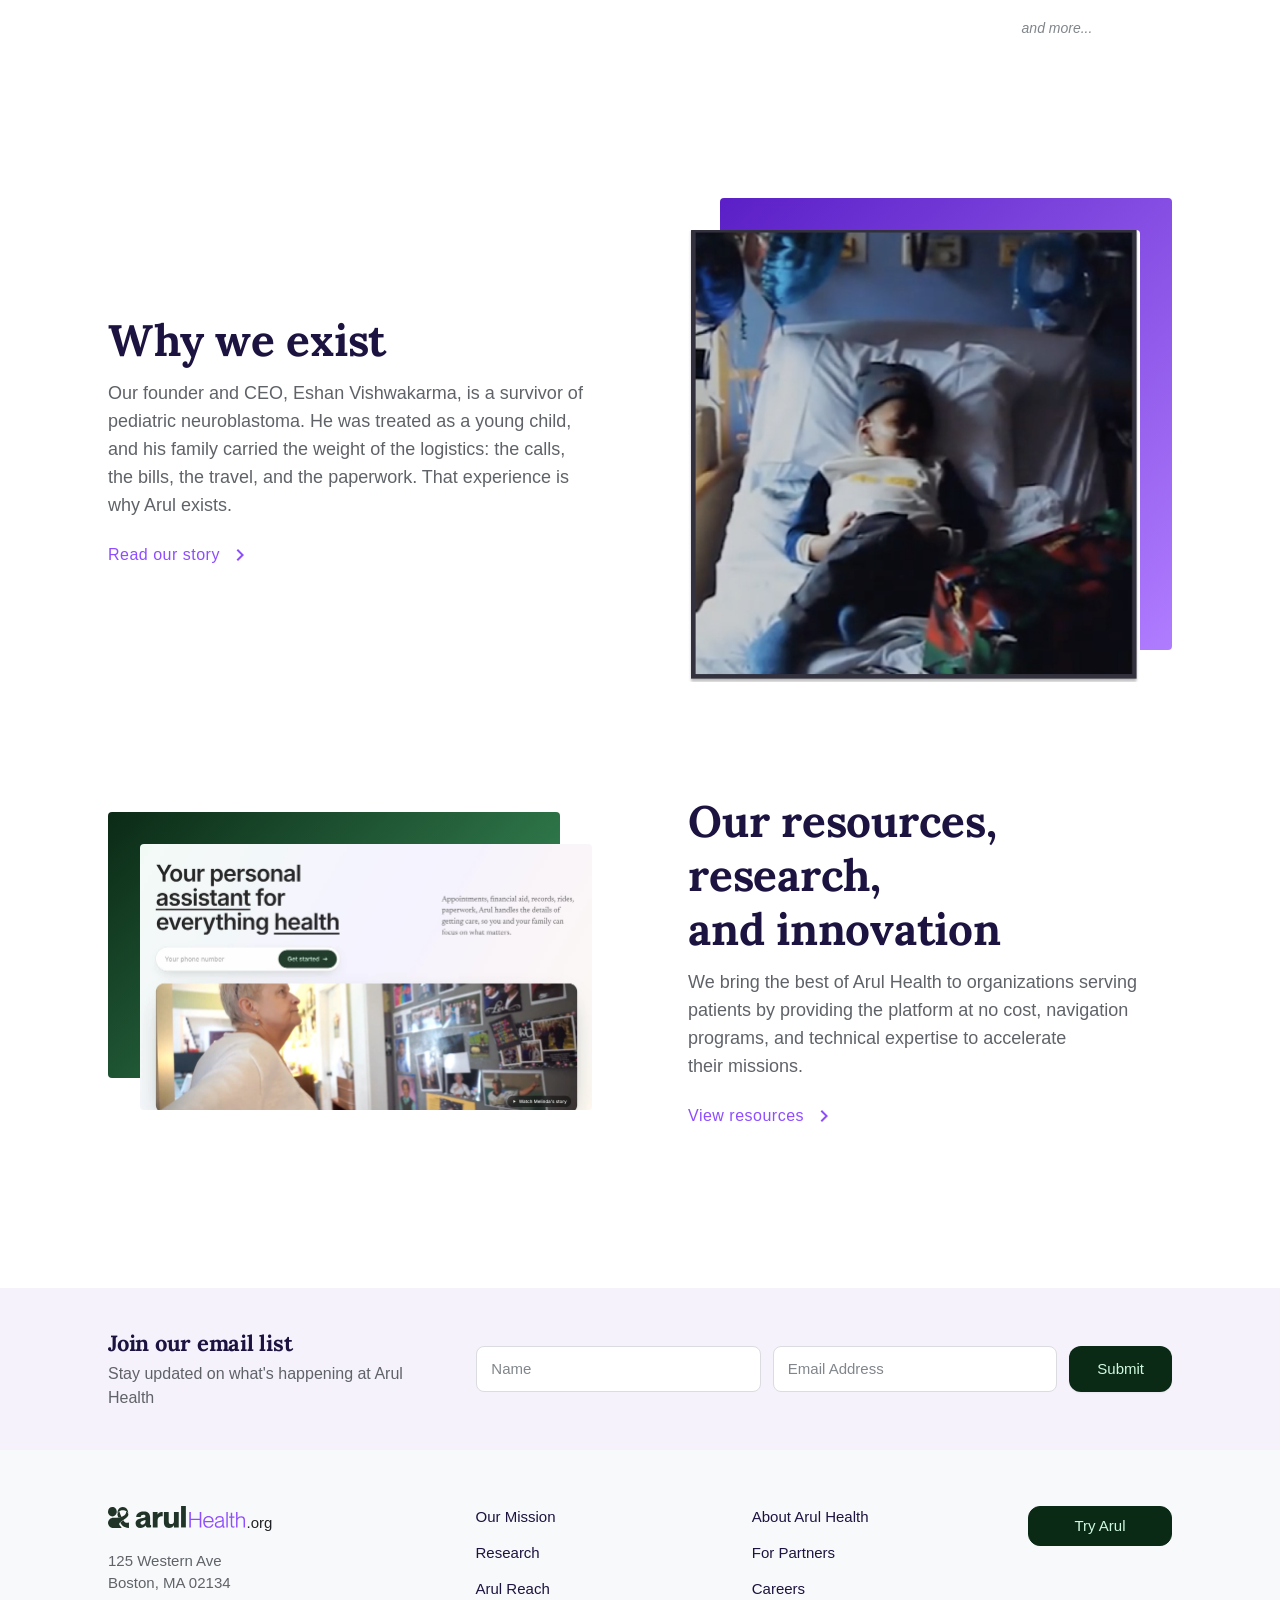
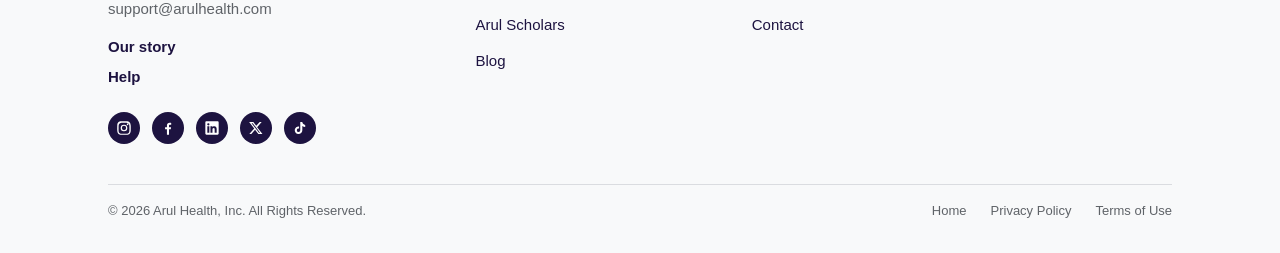
==== commit 1f8d2e2a: "Arul Reach: add MSK, Project Life and CNCF logos; Stronger Communities links to Arul Reach Co-Author" ====
--- a/index.html
+++ b/index.html
@@ -79,6 +79,7 @@
             <h3>Stronger Communities</h3>
             <p class="tagline">We lead, we share, and we support</p>
             <p>Innovative programs to help foster meaningful and caring connections.</p>
+            <a class="text-link" href="/reach" target="_blank" rel="noopener">Learn more<span class="visually-hidden"> about Arul Reach (opens in a new tab)</span><svg viewBox="0 0 24 24" aria-hidden="true"><path d="M10 6 8.59 7.41 13.17 12l-4.58 4.59L10 18l6-6z"/></svg></a>
           </div>
         </div>
 
